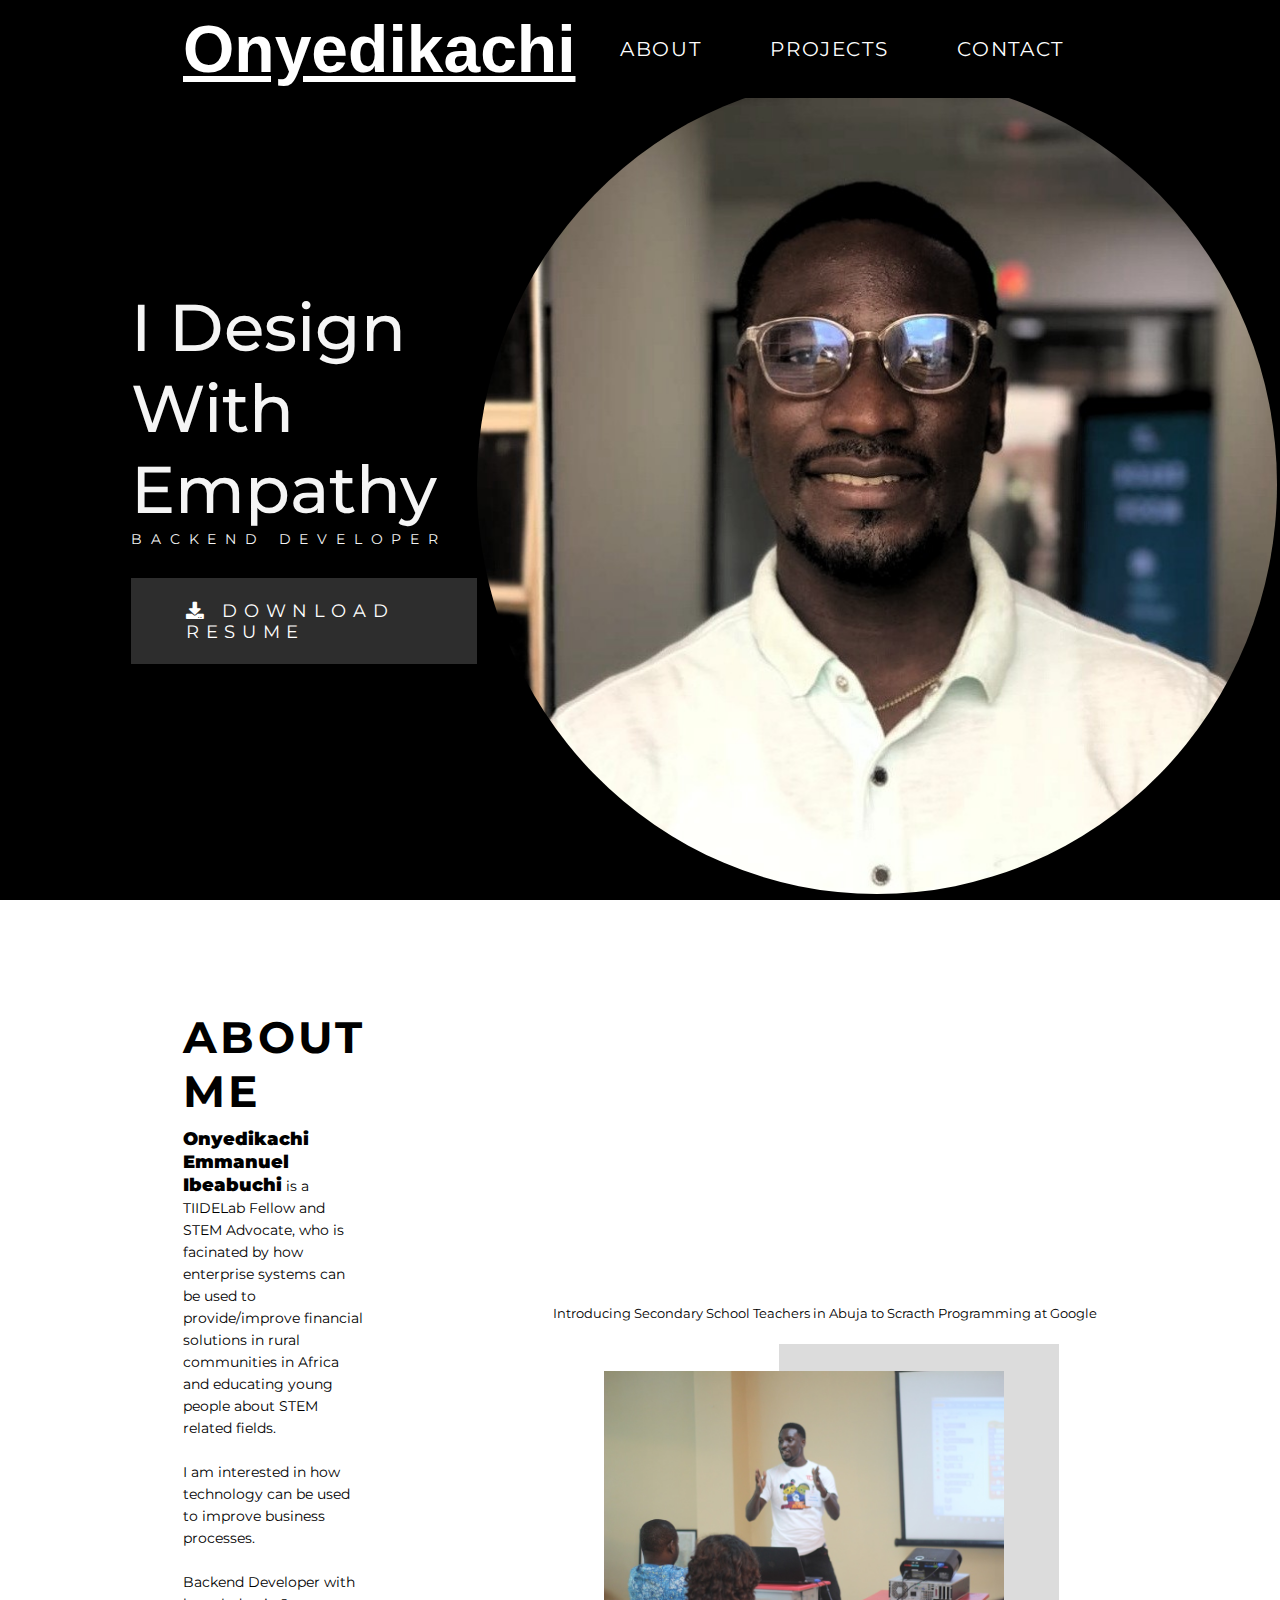
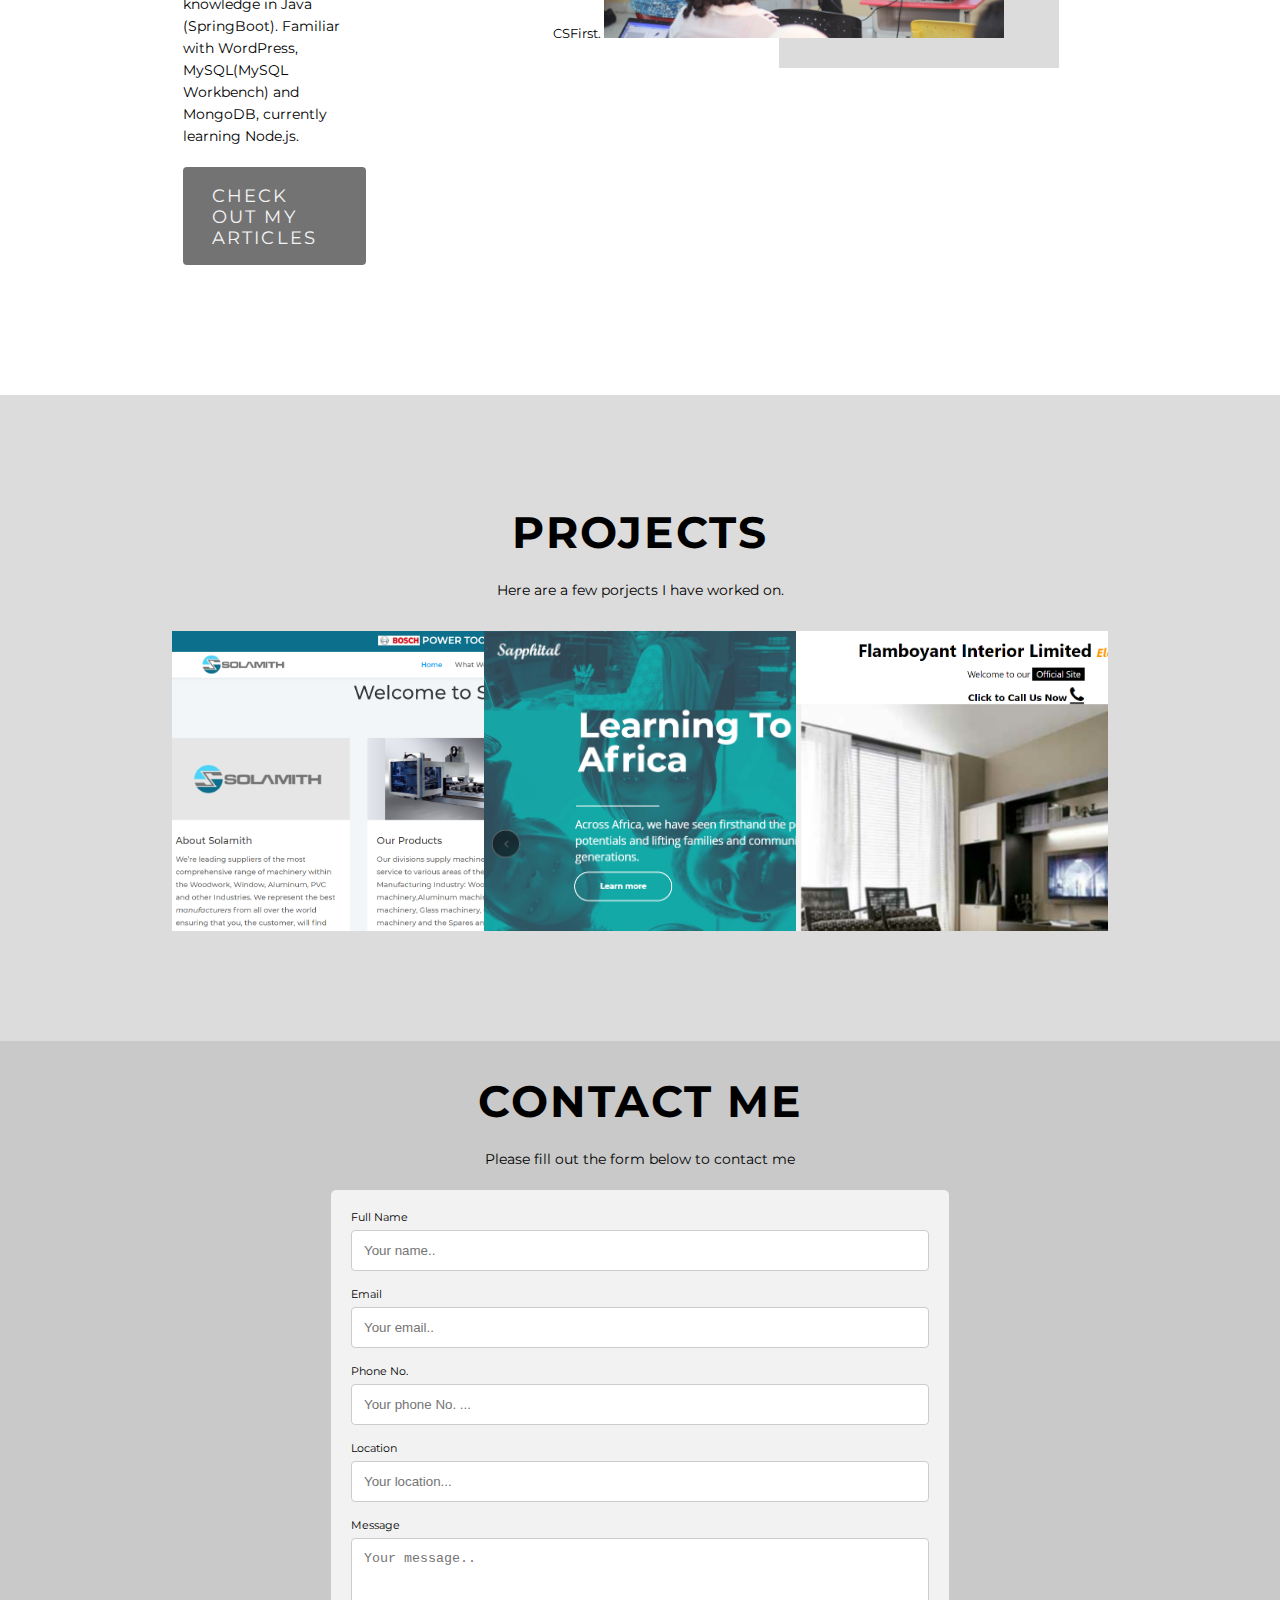
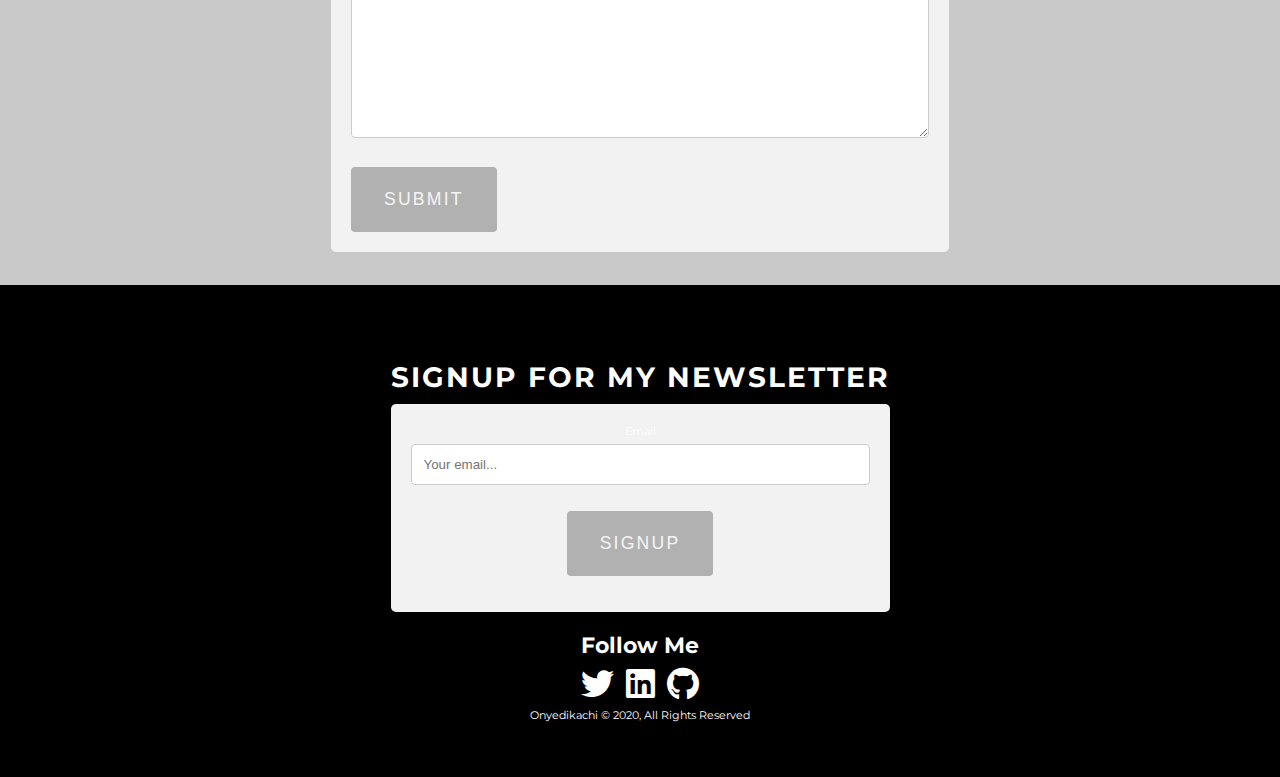
==== index.html @ 20d78e58 "Modified Contact Form" ====
<!DOCTYPE html>
<html lang="en">

<head>
  <meta charset="UTF-8">
  <meta name="viewport" content="width=device-width, initial-scale=1.0">
  <title>Onyedikachi | Portfolio</title>
  <link rel="stylesheet" href="https://cdnjs.cloudflare.com/ajax/libs/font-awesome/5.12.1/css/all.min.css"
     crossorigin="anonymous" />
  <link rel="stylesheet" href="style.css">
</head>

<body>
  <!-- nav-bar  -->
  <section id="nav-bar" class="container">
    <header class="nav-bar">
      <div class="brand"><a href="#profile">
          <h1>Onyedikachi</h1>
        </a></div>
      <div class="nav-list">
        <div class="hamburger">
          <div class="bar"></div>
        </div>
        <ul>
          <li><a href="#about">About</a></li>
          <li><a href="#projects">projects</a></li>
          <li><a href="#contact">contact</a></li>
        </ul>
      </div>
    </header>
  </section>
  <!-- End nav-bar  -->

  <!-- profile Section  -->
  <section id="profile" class="profile container">
    <div class="profile-info">
      <h1 class="profile-info-heading">I Design <br>With Empathy</h1>
      <p class="profile-info-subheading">Backend Developer</p>
      <a href="./assets/Onyedikachi E Ibeabuchi - RESUME.pdf" type="button" class="profile-info-button" download="Onyedikachi - Backend Developer Resume"><i class="fa fa-download"></i> Download Resume</a>
    </div>
    <div class="profile-img">
      <img src="./assets/logo1.jpg" alt="">
    </div>
  </section>
  <!-- End profile Section  -->

  <!-- About section  -->
  <section id="about" class="about container">
    <div class="about-info">
      <h1 class="about-info-heading">About Me</h1>
      <p class="about-info-desc">
        <span class="myname">Onyedikachi Emmanuel Ibeabuchi</span> is a TIIDELab Fellow and STEM Advocate, who is facinated by how enterprise systems can be used to provide/improve
        financial solutions in rural communities in Africa and educating young people about STEM related fields.
        <br>

        <br> I am interested in how technology can be used to improve business processes.

        <br>
        <br>Backend Developer with knowledge in Java (SpringBoot).
Familiar with WordPress, MySQL(MySQL Workbench) and MongoDB, currently learning Node.js.
      </p>
      <a href="https://medium.com/@eonyedikachi" type="button" class="about-info-button">Check out my articles</a>
    </div>
    <div class="about-img">Introducing Secondary School Teachers in Abuja to Scracth Programming at Google CSFirst.
      <div class="about-img-wrapper">
        <img src="./assets/logo.JPG" alt="">
      </div>
    </div>
  </section>
  <!-- End About section  -->


  <!-- project Section  -->
  <section id="projects" class="projects container">
    <div class="projects-header">
      <h1 class="projects-header-heading">projects</h1>
      <p class="projects-header-desc">Here are a few porjects I have worked on.</p>
    </div>
    <div class="projects-info">
      <div class="project">
        <div class="project-card">
          <div class="project-front">
            <h1 class="project-front-heading"></h1>
          </div>
          <div class="project-back">
            <h1 class="project-back-heading">Solamith Nigeria Limited</h1>
            <p class="project-back-desc">Solamith Nigeria Limited : Designed and maintained company website using WordPress. Link <a href="https://solamith.com/">here</a></p>
          </div>
        </div>
      </div>
      <div class="project">
        <div class="project-card">
          <div class="project-front">
            <h1 class="project-front-heading"></h1>
          </div>
          <div class="project-back">
            <h1 class="project-back-heading">Sapphital Learning System</h1>
            <p class="project-back-desc">Sapphital Enterprise Learning System : Worked with the team in creating database schema and testing of API endpoint for an enterprise system. Link <a href="https://sapphital.com/">here</a>.
          </div>
        </div>
      </div>
      <div class="project">
        <div class="project-card">
          <div class="project-front">
            <h1 class="project-front-heading"></h1>
          </div>
          <div class="project-back">
            <h1 class="project-back-heading">Flamboyant Interior Limited</h1>
            <p class="project-back-desc">Pet Project: Website for Interior Decor Firm using HTML, W3CSS and JavaScript. Link <a href="http://flamboyantinterior.atwebpages.com/">here</a>.</p>
          </div>
        </div>
      </div>
    </div>
  </section>
  <!-- End project Section  -->


    
    <!-- Testimonials Grid -->

    <!-- <section class="testimonial">
      <h1 class="testimonial-header-heading">Testimonials</h1>

    <div class="row">
      <div class="column">
        <div class="content testimonial">
          <img src="/assets/kel.jpg" alt="Kel" style="width:100%">
          <h3><span>Kelechi Joy.</span> CEO, Kel's Fashion.</h3> <p><span>Kelechi Joy.</span> CEO, Kel's Fashion.</p>
          <p>
            Onyedikachi's ability to convert my business needs to a digital
            solution can be seen in the creation of online store I currently use for
            sales of my products.
          </p> </div>
      </div>
   
      <div class="column">
        <div class="content testimonial">
          <img src="assets/godwin.jpg" alt="Godwin" style="width:100%">
          <h3><span>Mr. Godwin Chima.</span> CEO, Flamboyant Investment Ltd.</h3>
        
          <p>
            Onyedikachi created a website that helped improve sales for my firm.
          </p> </div>
      </div>
         <div class="column">
        <div class="content testimonial">
        <img src="/assets/ruth.jpg" alt="Ruth" style="width:100%">
          <h3><span>Ruth Agbo.</span> Business Admin at Josephine Investment Ltd.</h3>
          <p>
            Onyedikachi delivers his work in a timely fashion but sometimes
            fails to listen to customer's advice.
          </p> </div>
      </div>

      <div class="column">
        <div class="content testimonial">
        <img src="/assets/ann.jpg" alt="Ann" style="width:100%">
        <h3><span>Hanny Care.</span> Geriatric Nurse.</h3>
        <p>
          I admire Onyedikachi's empathy when dealing with clients. It is a
          core value that he holds dear.
        </p>
      </div>

    </div>

  </section> -->

     <!-- END OF TESTIMONIAL GRID -->



  <!-- contact Section  -->

  <!-- Contact form section -->
  <section id="contact" class="contact container">
    <h1 class="contact-heading">Contact Me</h1>
    <p class= "contact-heading-desc">Please fill out the form below to contact me</p>

    <div class="container-contact">
      <form name="contact" s action="POST" data-netlify="true">

        <label for="fullName">Full Name</label>
        <input type="text" id="nfullName" name="fullName" placeholder="Your name..">

        <label for="email">Email</label>
        <input type="email" name="email" id="email" placeholder="Your email..">

        <label for="phoneNo">Phone No.</label>
        <input type="number" name="phoneNo" id="phoneNo" placeholder="Your phone No. ...">

        <label for="location">Location</label>
        <input type="text" name="location" id="location" placeholder="Your location...">

        <label for="subject">Message</label>
        <textarea id="subject" name="subject" placeholder="Your message.." style="height:200px"></textarea>

        <input type="submit" value="Submit" class="contact-button">
      </form>
    </div>
  </section>
  <!-- End contact Section  -->

  <!-- End of Contact form section -->

  <!-- Footer section  -->
  <footer id="footer" class="footer container">
    <div class="footer-contact">
      <h1 class="footer-contact-heading">Signup for my Newsletter</h1>
      <!-- <p class="footer-contact-info">Email: yourname@gamil.com</p>
      <p class="footer-contact-info">Mobile: 234 234 2342</p> -->

        <div class="footer-form">
          <form name="contact" action="POST" data-netlify="true">
    
            <label for="email">Email</label>
            <input type="email" name="email" placeholder="Your email..." id="email" aria-required="true" class="sEmail">
          
            <button type="button" class="btn-signup" >Signup</button>
    
          </form>

        </div>
    </div>

    <div class="footer-social-follow">
      <h1 class="footer-social-follow-heading">Follow Me</h1>
      <div class="footer-social-icon">
        <a href="https://twitter.com/IE_Onyedikachi"><i class="fab fa-twitter"></i></a>
        <a href="https://www.linkedin.com/in/eonyedikachi"><i class="fab fa-linkedin"></i></a>
        <a href="https://github.com/eonyedikachi"><i class="fab fa-github"></i></a>
      </div>
    </div>
    <p class="text-primary">Onyedikachi &copy; 2020, All Rights Reserved</p>
  </footer>
  <!-- End Footer section  -->
  <script src="./app.js"></script>
</body>

</html>
---- style.css ----
@import url('https://fonts.googleapis.com/css?family=Montserrat:300,400,700&display=swap');
* {
	padding: 0;
	margin: 0;
	box-sizing: border-box;
}

html {
	font-size: 11px;
	font-family: 'Montserrat', sans-serif;
	scroll-behavior: smooth;
}
.container {
	width: 100%;
	height: auto;
	display: flex;
	align-items: center;
	justify-content: center;
}
/* Nav Bar  */
#nav-bar {
	height: auto;
	width: 100%;
	position: fixed;
	z-index: 100;
	background-color: black;
}
.nav-bar {
	background-color: black;
	left: 0;
	top: 0;
	padding: 1rem 5rem;
	width: 100%;
	display: flex;
	align-items: center;
	justify-content: space-between;
}
.nav-bar .brand a {
	font-family: 'Flash Back - Demo', sans-serif;
	font-size: 3rem;
	color: white;
}
.nav-bar .nav-list {
	display: flex;
	align-items: center;
	justify-content: center;
}
.nav-bar .nav-list .hamburger {
	border: 2px solid white;
	border-radius: 50%;
	display: flex;
	align-items: center;
	justify-content: center;
	height: 70px;
	width: 70px;
	transition: .3s ease transform;
	cursor: pointer;
}
.nav-bar .nav-list .hamburger.active {
	transform: rotate(360deg);
}
.nav-bar .nav-list .hamburger.active .bar:before {
	top: 0;
	transform: rotate(45deg);
}
.nav-bar .nav-list .hamburger.active .bar:after {
	top: 0;
	transform: rotate(-45deg);
}
.nav-bar .nav-list .hamburger.active .bar {
	background-color: transparent;
}
.nav-bar .nav-list .hamburger .bar {
	height: 2px;
	width: 30px;
	background-color: white;
	position: relative;
	display: flex;
}
.nav-bar .nav-list .hamburger .bar::before,
.nav-bar .nav-list .hamburger .bar::after {
	content: '';
	position: absolute;
	left: 0;
	height: 100%;
	width: 100%;
	background-color: white;
	transition: .3s ease all;
}
.nav-bar .nav-list .hamburger .bar::before {
	top: 8px;
}
.nav-bar .nav-list .hamburger .bar::after {
	bottom: 8px;
}
.nav-bar .nav-list ul {
	position: absolute;
	width: 100%;
	top: 0;
	left: 0;
	background-color: rgb(46, 45, 45);
	padding: 5rem 0;
	transform: translateY(-100%);
	transition: .3s ease transform;
	text-align: center;
	z-index: -1;
}
.nav-bar .nav-list ul li {
	list-style: none;
	display: block;
	position: relative;
}
.nav-bar .nav-list ul li:hover:after {
	transform: translateX(-50%) scale(1);
}
.nav-bar .nav-list ul li:after {
	content: '';
	position: absolute;
	width: 5rem;
	height: .2rem;
	background-color: white;
	left: 50%;
	transform: translateX(-50%) scale(0);
	bottom: 0;
	transition: .3s ease transform;
}
.nav-bar .nav-list ul li a {
	font-size: 1.8rem;
	text-decoration: none;
	text-transform: uppercase;
	color: white;
	display: block;
	letter-spacing: .15rem;
	padding: 2rem 3rem;
}
.nav-bar .nav-list.open ul {
	transform: translateY(90px);
}
/* End Nav Bar */

/* profile Section */
.profile {
	min-height: 80vh;
	width: 100%;
	padding-top: 50px;
	justify-content: center;
	background-color: black;
	display: flex;
	flex-direction: column-reverse;
	justify-content: center;
	align-items: center;
}
.profile .profile-info {
	width: 100%;
	text-align: center;
}
.profile .profile-info .profile-info-heading {
	font-size: 5rem;
	font-weight: 500;
	color: whitesmoke;
}
.profile .profile-info .profile-info-subheading {
	font-size: 1.6rem;
	text-transform: uppercase;
	letter-spacing: .5rem;
	color: whitesmoke;
}
.profile .profile-info .profile-info-button {
	margin-top: 30px;
	padding: 2rem 5rem;
	display: inline-block;
	font-size: 1.6rem;
	text-transform: uppercase;
	color: white;
	text-decoration: none;
	letter-spacing: .6rem;
	background-color: rgba(85, 85, 85, 0.534);
}
.profile .profile-img {
	padding-top: 5em;
	height: auto;
	width: 80%;
	margin-bottom: 3rem;
}
.profile .profile-img img {
	height: 100%;
	width: 100%;
	border-radius: 50%;
}
/* End profile Section */


/* About Section  */

.myname{
	font-size: 1.6rem;
	font-weight: 1000;
	text-decoration: solid;
}
.about {
	width: 100%;
	min-height: 50vh;
	padding: 10rem 5rem;
	flex-direction: column;
}
.about .about-info {
	text-align: center;
}
.about .about-info .about-info-heading {
	font-size: 4rem;
	text-transform: uppercase;
	letter-spacing: .3rem;
	color: black;
}
.about .about-info .about-info-desc {
	font-size: 1.3rem;
	line-height: 2rem;
	margin-top: 10px;
}
.about .about-info .about-info-button {
	padding: 1.6rem 2.6rem;
	display: inline-block;
	background-color: rgba(0, 0, 0, 0.548);
	color: whitesmoke;
	text-decoration: none;
	border-radius: 4px;
	font-size: 1.6rem;
	text-transform: uppercase;
	letter-spacing: .2rem;
	margin-top: 20px;
	margin-bottom: 20px;
}
.about .about-img {
	margin-top: 50px;
	display: block;
	font-size: 1.2rem;
	
}
.about .about-img .about-img-wrapper {
	margin-top: 50px;
	height: auto;
	max-width: 400px;
	position: relative;
	display: inline-block;
}
.about .about-img .about-img-wrapper img {
	height: 100%;
	width: 100%;
}
.about .about-img .about-img-wrapper::after {
	position: absolute;
	content: '';
	right: -5rem;
	top: 50%;
	transform: translateY(-50%);
	width: 70%;
	height: 120%;
	background-color: rgba(34, 33, 33, 0.158);
	z-index: -1;
}
/* End About Section  */

/* projects section  */
.projects {
	flex-direction: column;
	min-height: 60vh;
	padding: 10rem 5rem;
	background-color: rgba(94, 89, 89, 0.212);
}
.projects .projects-header {
	width: 100%;
	text-align: center;
}
.projects .projects-header .projects-header-heading {
	font-size: 4rem;
	text-transform: uppercase;
	letter-spacing: 2px;
	color: black;
}
.projects .projects-header .projects-header-desc {
	font-size: 1.3rem;
	line-height: 2rem;
	margin-top: 20px;
}
.projects .projects-info {
	margin-top: 30px;
	display: flex;
	align-items: center;
	justify-content: center;
	width: 100%;
	flex-direction: column;
}
.projects .projects-info .project {
	width: 100%;
	min-height: 300px;
	position: relative;
	transition: .3s ease transform;
	margin: 5px;
}
.projects .projects-info .project .project-card {
	position: absolute;
	height: 100%;
	width: 100%;
	transform-style: preserve-3d;
	transition: .3s ease transform;
	display: block;
}
.projects .projects-info .project .project-card .project-front,
.projects .projects-info .project .project-card .project-back {
	position: absolute;
	left: 0;
	top: 0;
	height: 100%;
	width: 100%;
	backface-visibility: hidden;
	display: flex;
	flex-direction: column;
	align-items: center;
	justify-content: center;
	background-color: rgba(0, 0, 0, 0.13);
	padding: 10px;
}
.projects .projects-info .project .project-card .project-back {
	transform: rotateY(180deg);
}
.projects .projects-info .project .project-card .project-front i {
	font-size: 4rem;
	color: black;
	margin-bottom: 10px;
}
.projects .projects-info .project .project-card .project-front .project-front-heading,
.projects .projects-info .project .project-card .project-back .project-back-heading {
	font-size: 2.5rem;
	text-transform: capitalize;
}
.projects .projects-info .project:hover .project-card {
	transform: rotateY(180deg);
}
.projects .projects-info .project .project-card .project-back .project-back-desc {
	font-size: 1.3rem;
	margin-top: 10px;
	text-align: center;
}


/* add and flip image in porject card */
.projects .projects-info .project:nth-child(1) .project-card .project-front {
	background-image: url(./assets/solamith.PNG);
	background-size: cover;
	position: relative;
	color: white;
}
.projects .projects-info .project:nth-child(1) .project-card .project-front::after {
	content: '';
	position: absolute;
	left: 0;
	top: 0;
	height: 100%;
	width: 100%;
	background-color: rgba(0, 0, 0, 0.274);
	z-index: -1;
}
.projects .projects-info .project:nth-child(1) .project-card .project-front i {
	color: white;
} /* End of image add and flip*/

/* add and flip image in porject card */
.projects .projects-info .project:nth-child(2) .project-card .project-front {
	background-image: url(./assets/sapphital.PNG);
	background-size: cover;
	position: relative;
	color: white;
}
.projects .projects-info .project:nth-child(2) .project-card .project-front::after {
	content: '';
	position: absolute;
	left: 0;
	top: 0;
	height: 100%;
	width: 100%;
	background-color: rgba(0, 0, 0, 0.274);
	z-index: -1;
}
.projects .projects-info .project:nth-child(2) .project-card .project-front i {
	color: white;
} /* End of image add and flip*/

/* add and flip image in porject card */
.projects .projects-info .project:nth-child(3) .project-card .project-front {
	background-image: url(./assets/flamboyantinterior.PNG);
	background-size: cover;
	position: relative;
	color: white;
}
.projects .projects-info .project:nth-child(3) .project-card .project-front::after {
	content: '';
	position: absolute;
	left: 0;
	top: 0;
	height: 100%;
	width: 100%;
	background-color: rgba(0, 0, 0, 0.274);
	z-index: -1;
}
.projects .projects-info .project:nth-child(3) .project-card .project-front i {
	color: white;
} /* End of image add and flip*/


/* End projects section  */


  /*testimonials */

  /* Content */
.content {
	background-color: white;
	padding: 10px;
  }

  .row {
	margin: 8px -16px;
  }
  
  /* Add padding BETWEEN each column */
  .row,
  .row > .column {
	padding: 8px;
  }
  
  /* Create four equal columns that floats next to each other */
  .column {
	float: left;
	width: 25%;
  }
  
  /* Clear floats after rows */ 
  .row:after {
	content: "";
	display: table;
	clear: both;
  }

  .testimonial-header-heading {

	font-size: 4rem;
	text-transform: uppercase;
	letter-spacing: 2px;
	color: black;
	margin-top: 50px;
	text-align: center;

  }

  .testimonial-main {
    padding-top: 20px;
  }


  #testimonial {
    height: 100%;
    background-color: antiquewhite;
	/* padding-top: 100px; */
	padding: 10rem 5rem;
    /* overflow: auto; */
  }
  
  #testimonial h2 {
    color: #fff;
    text-align: center;
    padding-bottom: 40px;
  }
  
  #testimonial .testimonial {
    padding: 20px;
    margin-bottom: 40px;
    border-radius: 5px;
    opacity: 0.9;
  }
  
  /* testtimonial */

/* contact Section  */
.contact {
	min-height: 10vh;
	flex-direction: column;
	width: 100%;
	background-color: rgba(0, 0, 0, 0.212);
	padding: 3rem 2rem;

	
	
}
.contact .contact-heading {
	font-size: 4rem;
	text-transform: uppercase;
	letter-spacing: 2px;
	color: black;
	text-align: center;
}

.contact .contact-heading-desc{
	font-size: 1.3rem;
	line-height: 2rem;
	margin-top: 20px;
	margin-bottom: 20px;
}
.contact .contact-button {
	padding: 2rem 3rem;
	display: inline-block;
	background-color: rgba(0, 0, 0, 0.267);
	font-size: 1.6rem;
	text-transform: uppercase;
	text-decoration: none;
	letter-spacing: .2rem;
	margin-top: 10px;
	color: whitesmoke;
	transition: .3s ease background-color;
}
.contact .contact-button:hover {
	background-color: black;
}
/* End contact Section  */

/* Contact form section */
input[type=text], textarea,  input[type=email] ,input[type=number]{
	width: 100%;
	padding: 12px;
	border: 1px solid #ccc;
	border-radius: 4px;
	box-sizing: border-box;
	margin-top: 6px;
	margin-bottom: 16px;
	resize: vertical;
  }
  
  input[type=submit] {
	padding: 12px 20px;
	border: none;
	border-radius: 4px;
	cursor: pointer;
  }
  
  
  .container-contact {
	border-radius: 5px;
	background-color: #f2f2f2;
	padding: 20px;
	font-size: 11px;
  }
  /*End of contact form section*/

/* Footer section  */
.footer {
	min-height: 20vh;
	width: 100%;
	background-color: black;
	color: white;
	flex-direction: column;
	text-align: center;
	padding: 5rem;
}
.footer .footer-contact {
	padding: 20px;
}
.footer .footer-contact .footer-contact-heading {
	font-size: 2.5rem;
	text-transform: uppercase;
	letter-spacing: 2px;
	margin-bottom: 10px;
}
.footer .footer-contact .footer-contact-info {
	font-size: 1.4rem;
	padding-top: 10px;
	letter-spacing: .2rem;
}
.footer .footer-social-follow .footer-social-icon a {
	color: white;
	font-size: 3rem;
	margin: .4rem;
	display: inline-block;
}

.footer-form{
	display: grid;
	border-radius: 5px;
	background-color: #f2f2f2;
	padding: 20px;
  }


.btn-signup{
	border: none;
	border-radius: 4px;
	
	cursor: pointer;
	margin: 6px 6px 16px;
	padding: 2rem 3rem;
	display: inline-block;
	background-color: rgba(0, 0, 0, 0.267);
	font-size: 1.6rem;
	text-transform: uppercase;
	text-decoration: none;
	letter-spacing: .2rem;
	margin-top: 10px;
	color: whitesmoke;
	transition: .3s ease background-color;
}
.btn-signup:hover {
	background-color: black;
}


/* End Footer section  */


/* Media query for desktop and tab  */
@media only screen and (min-width: 768px) {
	.nav-bar .nav-list .hamburger {
		display: none;
	}
	.nav-bar {
		width: 80%;
	}
	.nav-bar .nav-list ul {
		transform: translateX(0);
		position: initial;
		padding: 0;
		z-index: initial;
		background-color: transparent;
	}
	.nav-bar .nav-list ul li {
		display: inline-block;
	}
	.profile {
		height: 100vh;
		flex-direction: row;
		padding-left: 10%;
		justify-content: center;
		align-items: center;
	}
	.profile .profile-info {
		max-width: 30%;
		text-align: left;
	}
	.profile .profile-info .profile-info-subheading {
		font-size: 1.3rem;
		letter-spacing: .5rem;
	}
	.profile .profile-img {
		min-width: 200px;
		max-width: 800px;
	}

	.profile .profile-img img{
		border-radius: 50%;;
	}
	.about {
		width: 80%;
		margin: 0 auto;
		flex-direction: row;
	}
	.about .about-info {
		width: 50%;
		text-align: left;
		padding-right: 17rem;
	}
	.projects .projects-header .projects-header-desc {
		max-width: 500px;
		padding-top: 20px;
		margin: 0 auto;
	}
	.projects .projects-info {
		flex-direction: row;
		width: 80%;
	}
	.projects .projects-info .project {
		margin: 0;
	}

	.container-contact{
	width: 50%;
  }
}
/* End Media query for desktop and tab  */

/* Media Query For Desktop Only  */
@media only screen and (min-width: 1200px) {
	.profile .profile-info .profile-info-heading {
		font-size: 6rem;
	}
	.profile .profile-info .profile-info-subheading {
		letter-spacing: .8rem;
	}
}
/* End Media Query For Desktop Only  */
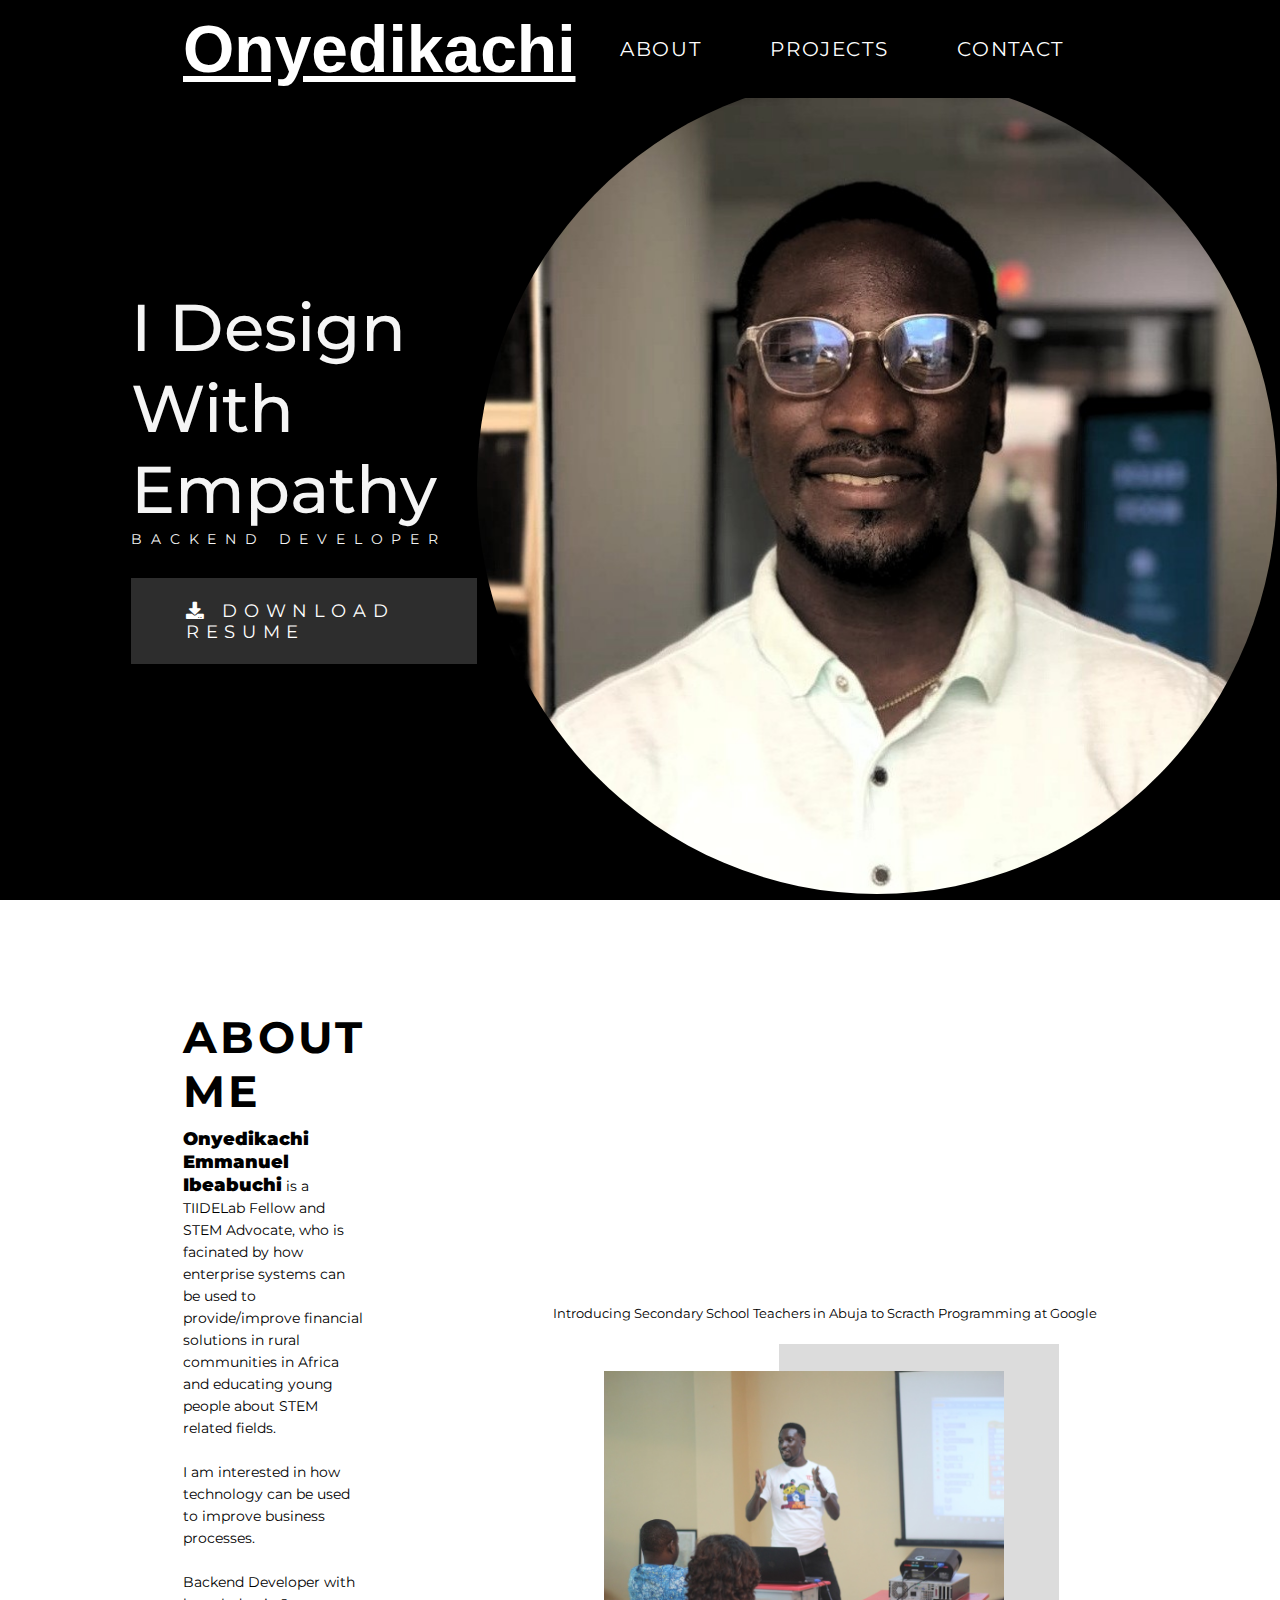
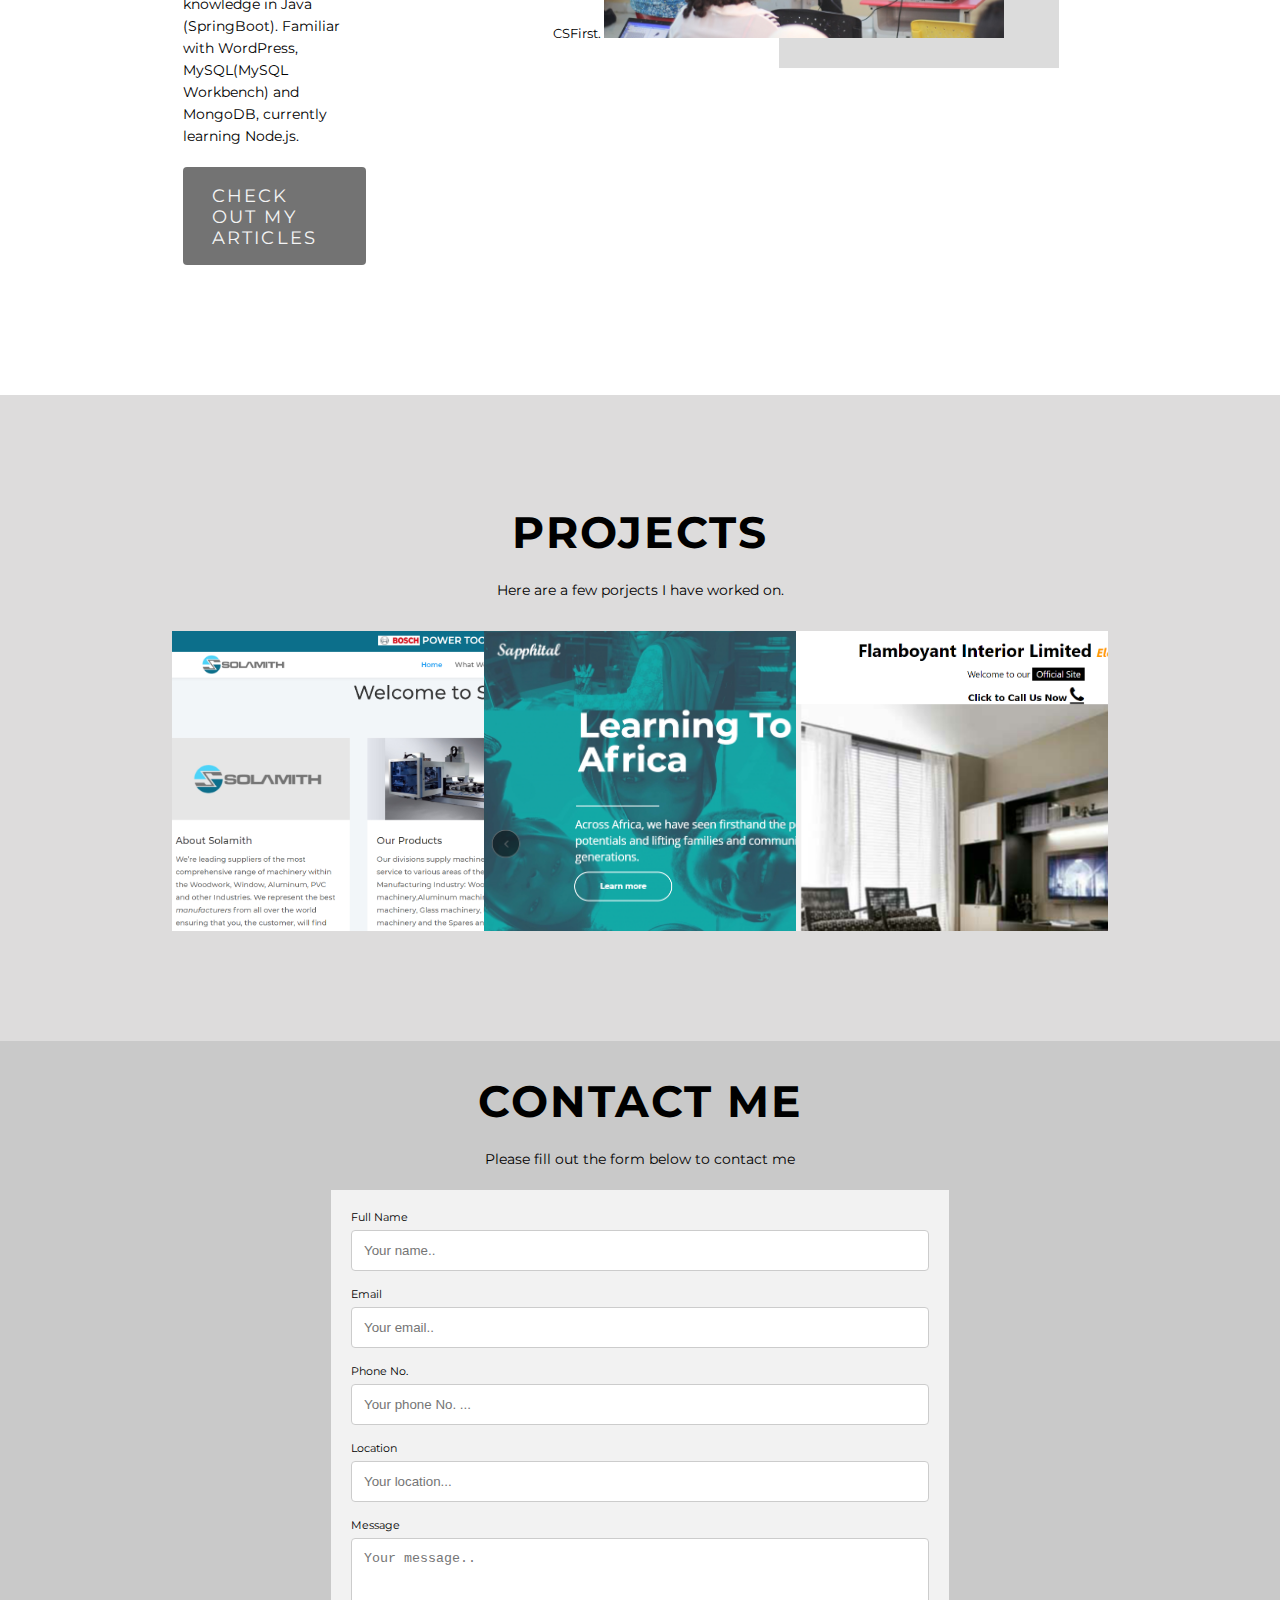
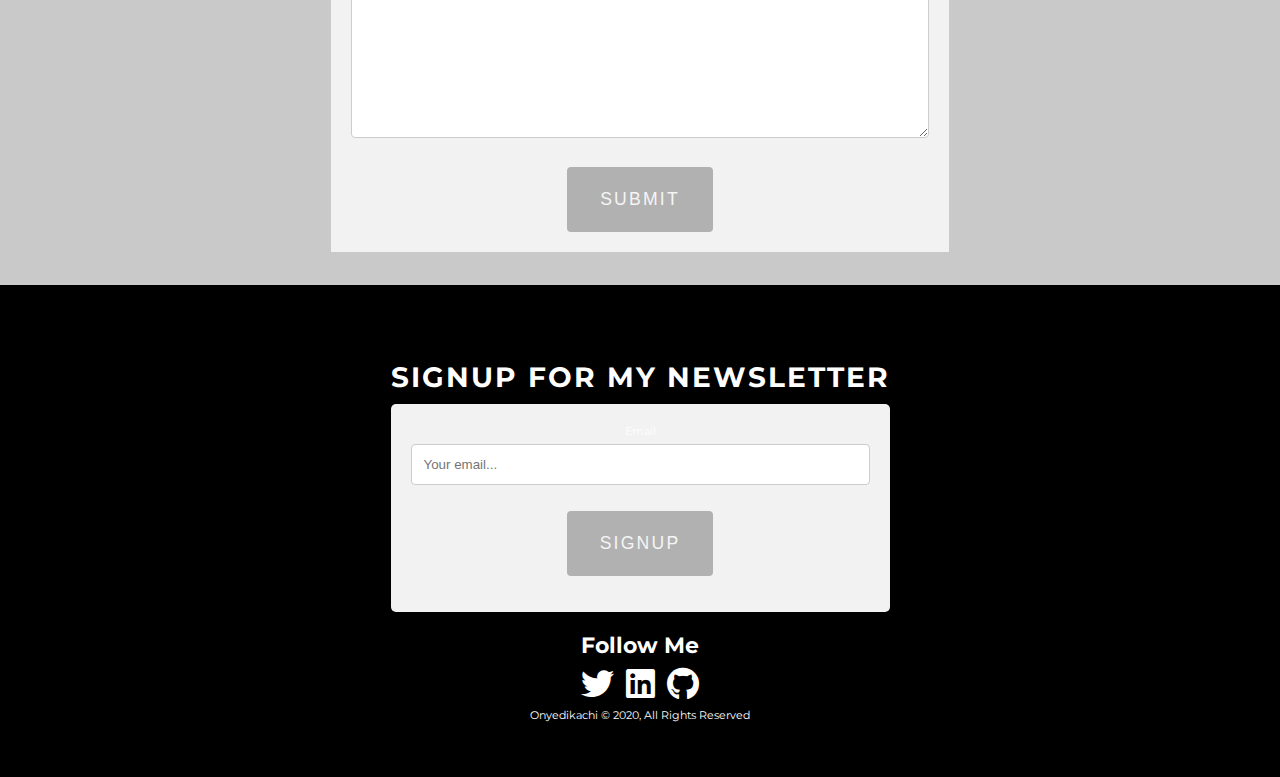
==== commit 9d11d504: "center contact button" ====
--- a/index.html
+++ b/index.html
@@ -195,7 +195,8 @@
         <label for="subject">Message</label>
         <textarea id="subject" name="subject" placeholder="Your message.." style="height:200px"></textarea>
 
-        <input type="submit" value="Submit" class="contact-button">
+        <div class="contact-btn"> <input type="submit" value="Submit" class="contact-button"></div>
+       
       </form>
     </div>
   </section>
@@ -216,7 +217,7 @@
             <label for="email">Email</label>
             <input type="email" name="email" placeholder="Your email..." id="email" aria-required="true" class="sEmail">
           
-            <button type="button" class="btn-signup" >Signup</button>
+            <button type="button" class="btn-signup">Signup</button>
     
           </form>
 
--- a/style.css
+++ b/style.css
@@ -482,13 +482,12 @@
 
 /* contact Section  */
 .contact {
+	
 	min-height: 10vh;
 	flex-direction: column;
 	width: 100%;
 	background-color: rgba(0, 0, 0, 0.212);
 	padding: 3rem 2rem;
-
-	
 	
 }
 .contact .contact-heading {
@@ -506,6 +505,7 @@
 	margin-bottom: 20px;
 }
 .contact .contact-button {
+	
 	padding: 2rem 3rem;
 	display: inline-block;
 	background-color: rgba(0, 0, 0, 0.267);
@@ -540,10 +540,13 @@
 	border-radius: 4px;
 	cursor: pointer;
   }
+
+  .contact-btn {
+	  text-align: center;
+  }
   
   
   .container-contact {
-	border-radius: 5px;
 	background-color: #f2f2f2;
 	padding: 20px;
 	font-size: 11px;
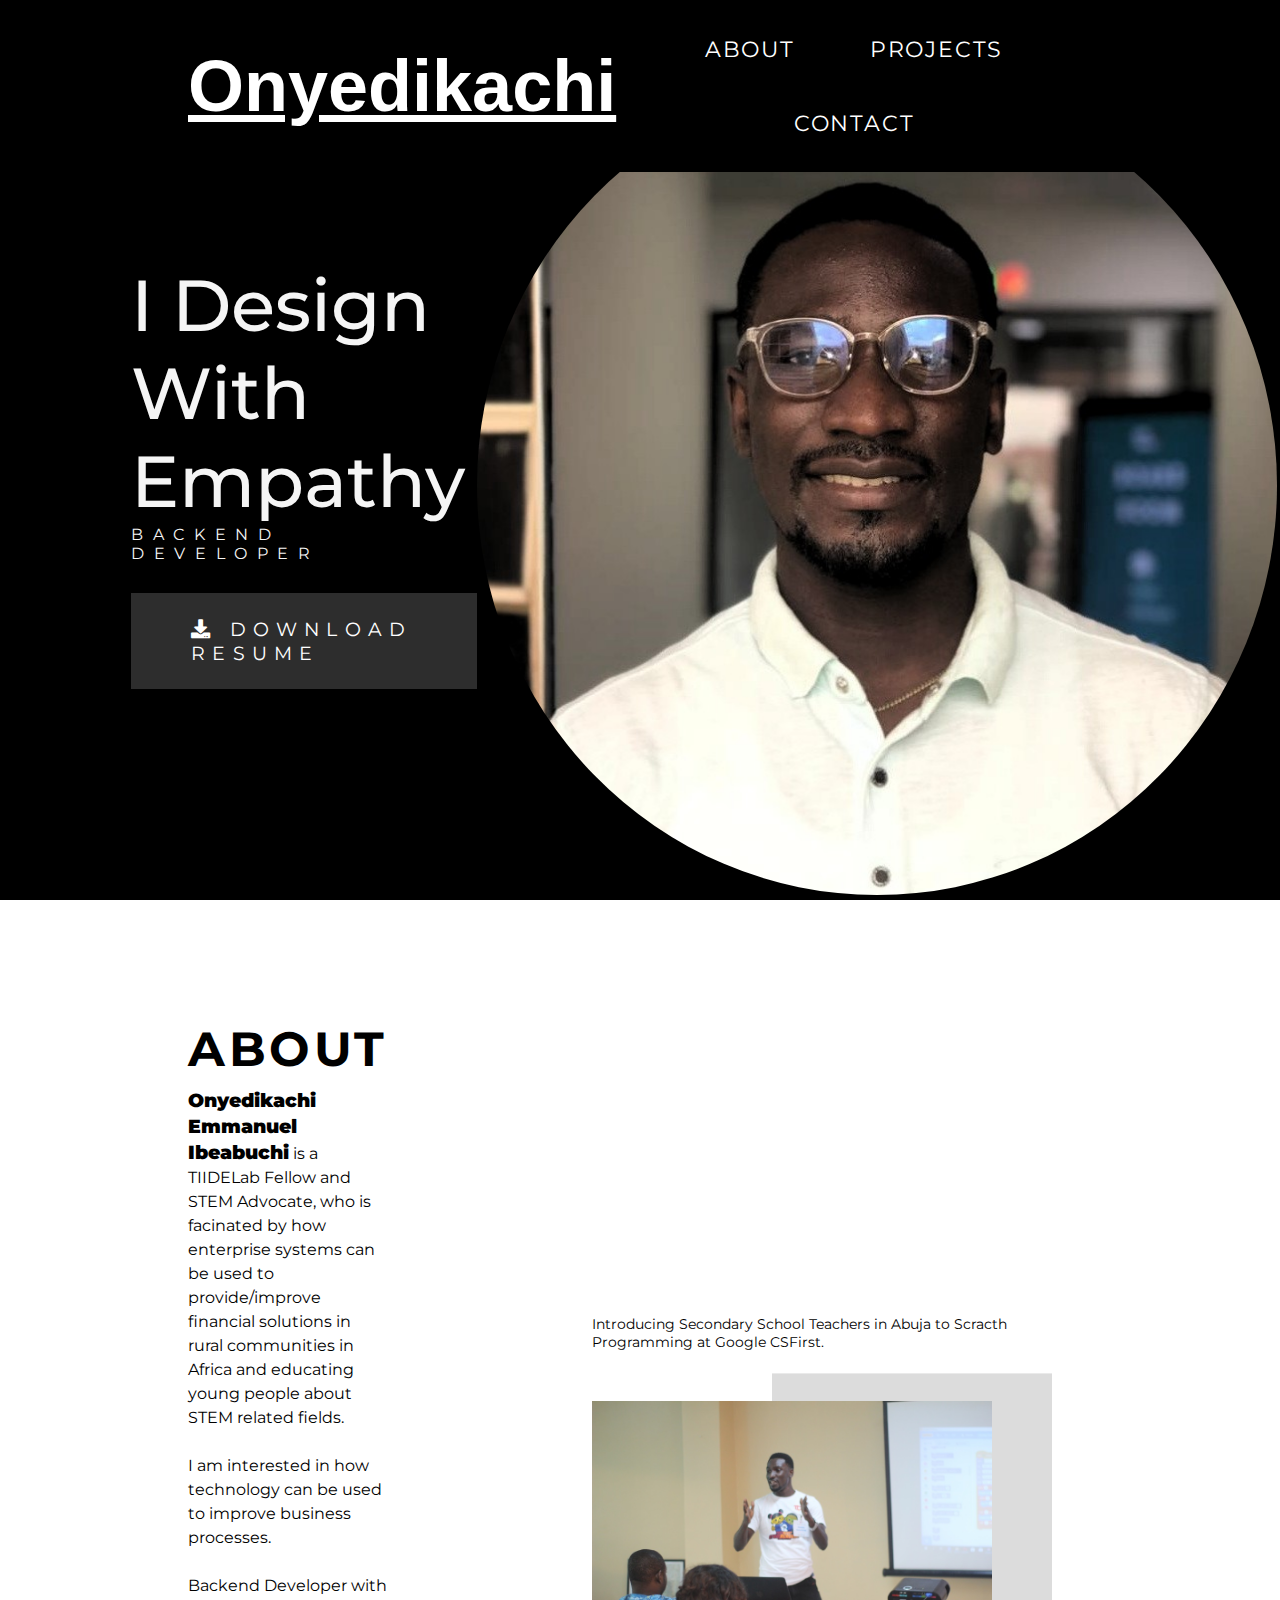
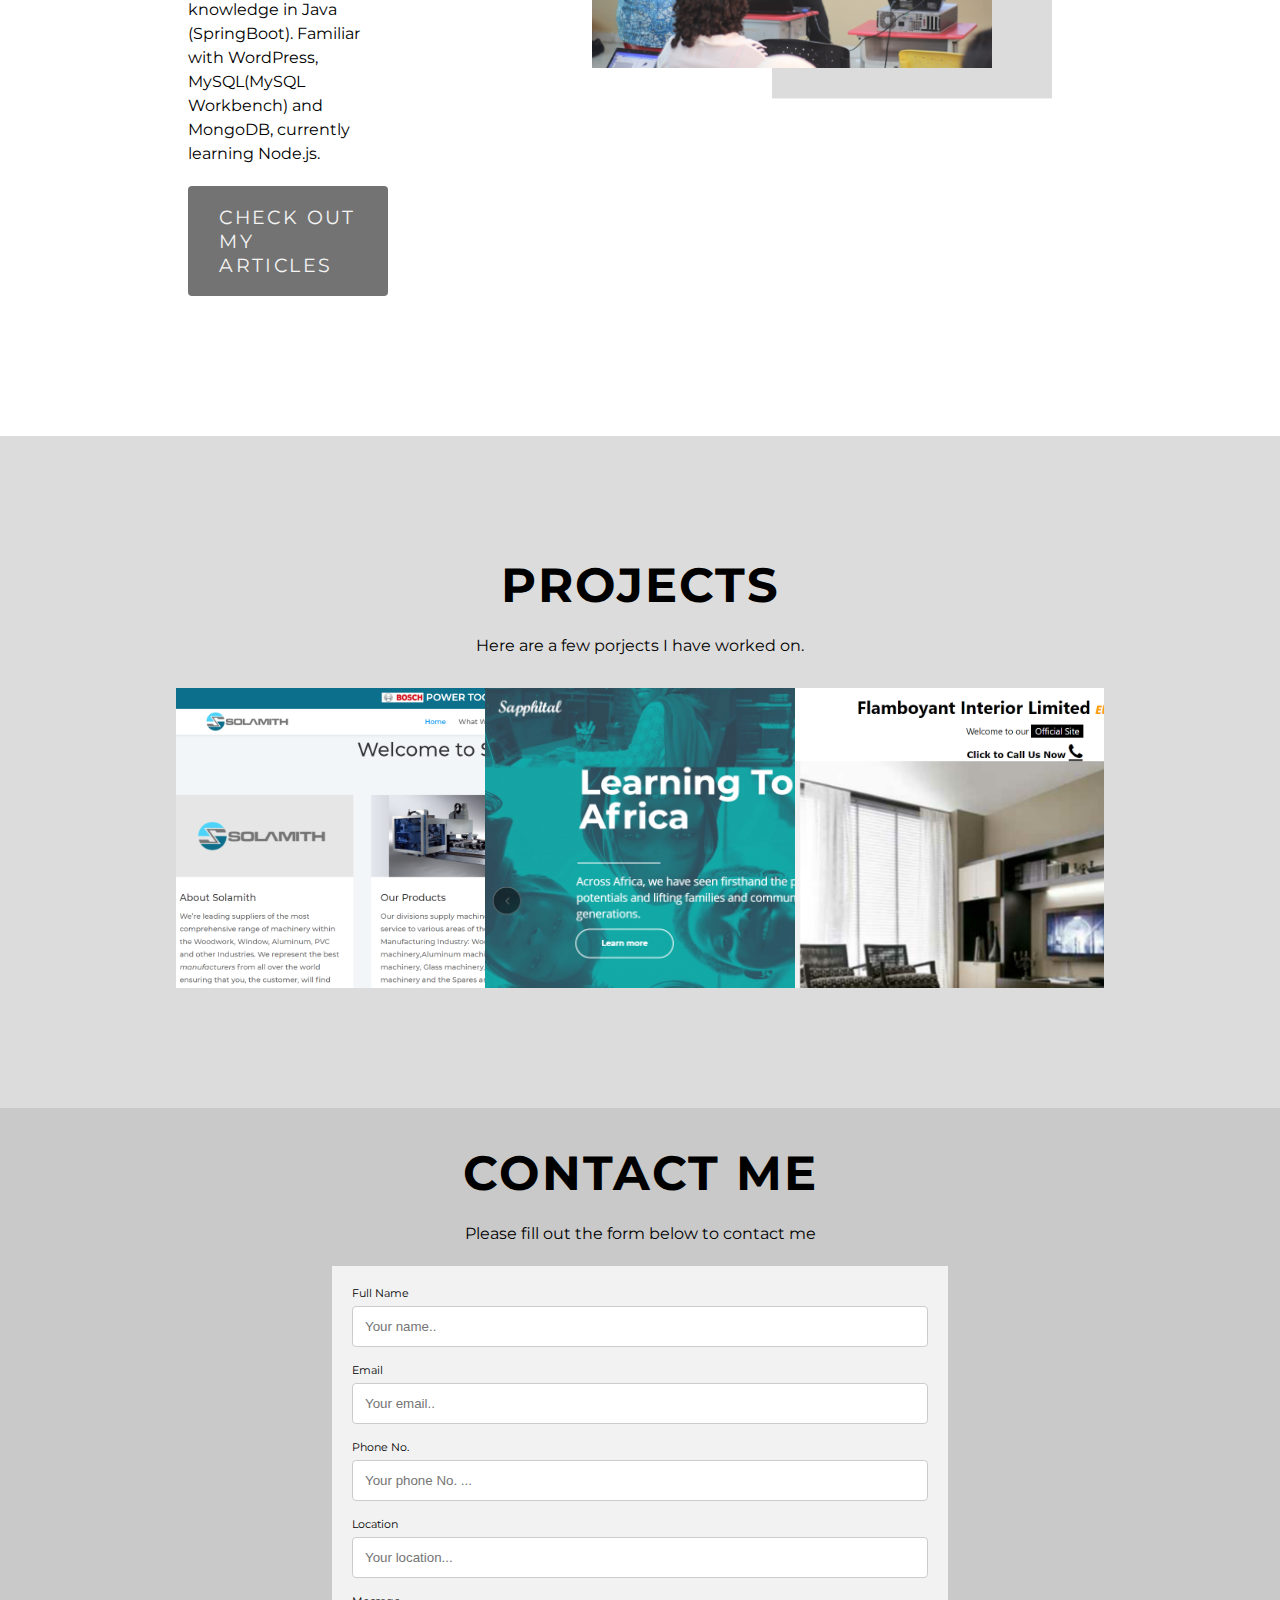
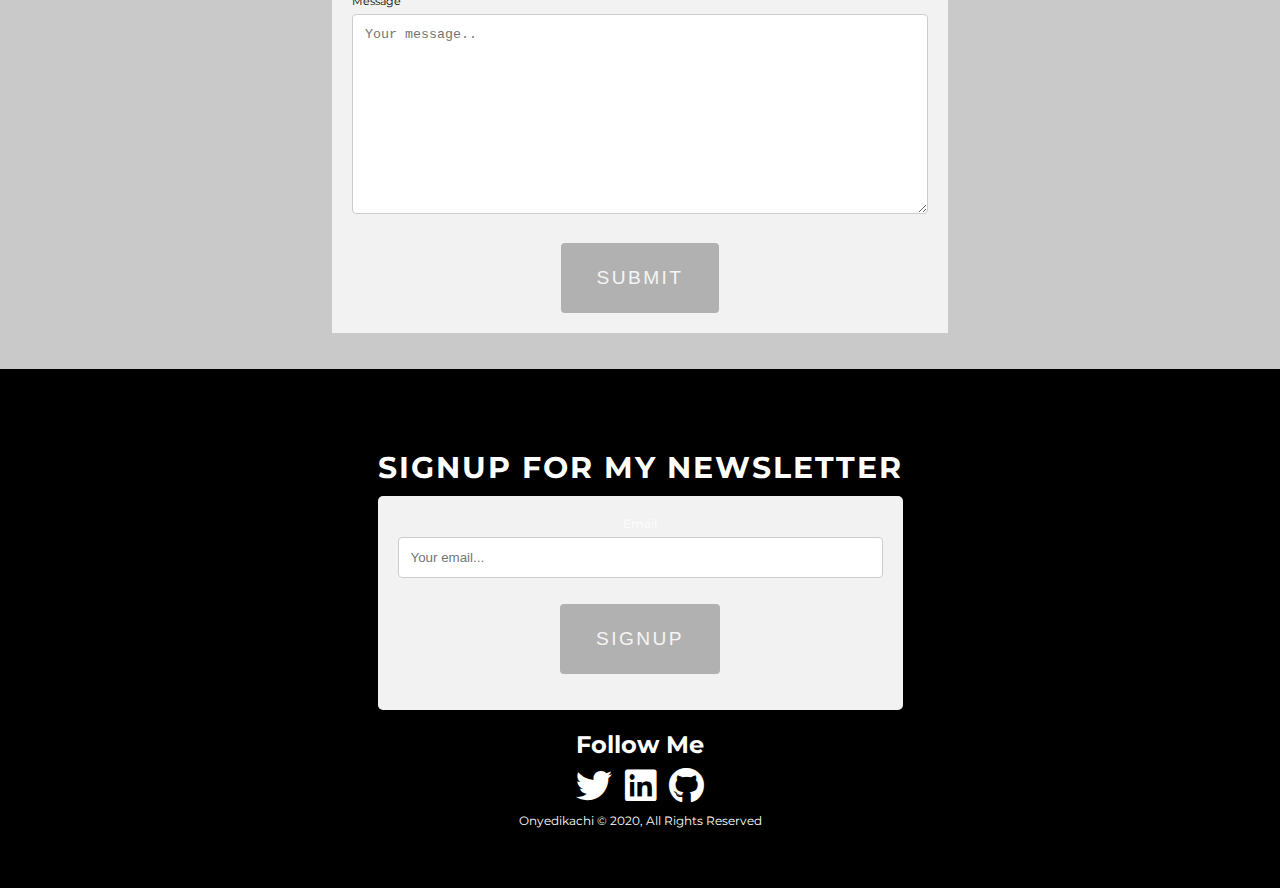
==== commit a84ef2de: "Increas font size, modified About" ====
--- a/index.html
+++ b/index.html
@@ -47,7 +47,7 @@
   <!-- About section  -->
   <section id="about" class="about container">
     <div class="about-info">
-      <h1 class="about-info-heading">About Me</h1>
+      <h1 class="about-info-heading">About</h1>
       <p class="about-info-desc">
         <span class="myname">Onyedikachi Emmanuel Ibeabuchi</span> is a TIIDELab Fellow and STEM Advocate, who is facinated by how enterprise systems can be used to provide/improve
         financial solutions in rural communities in Africa and educating young people about STEM related fields.
--- a/style.css
+++ b/style.css
@@ -6,7 +6,7 @@
 }
 
 html {
-	font-size: 11px;
+	font-size: 12px;
 	font-family: 'Montserrat', sans-serif;
 	scroll-behavior: smooth;
 }
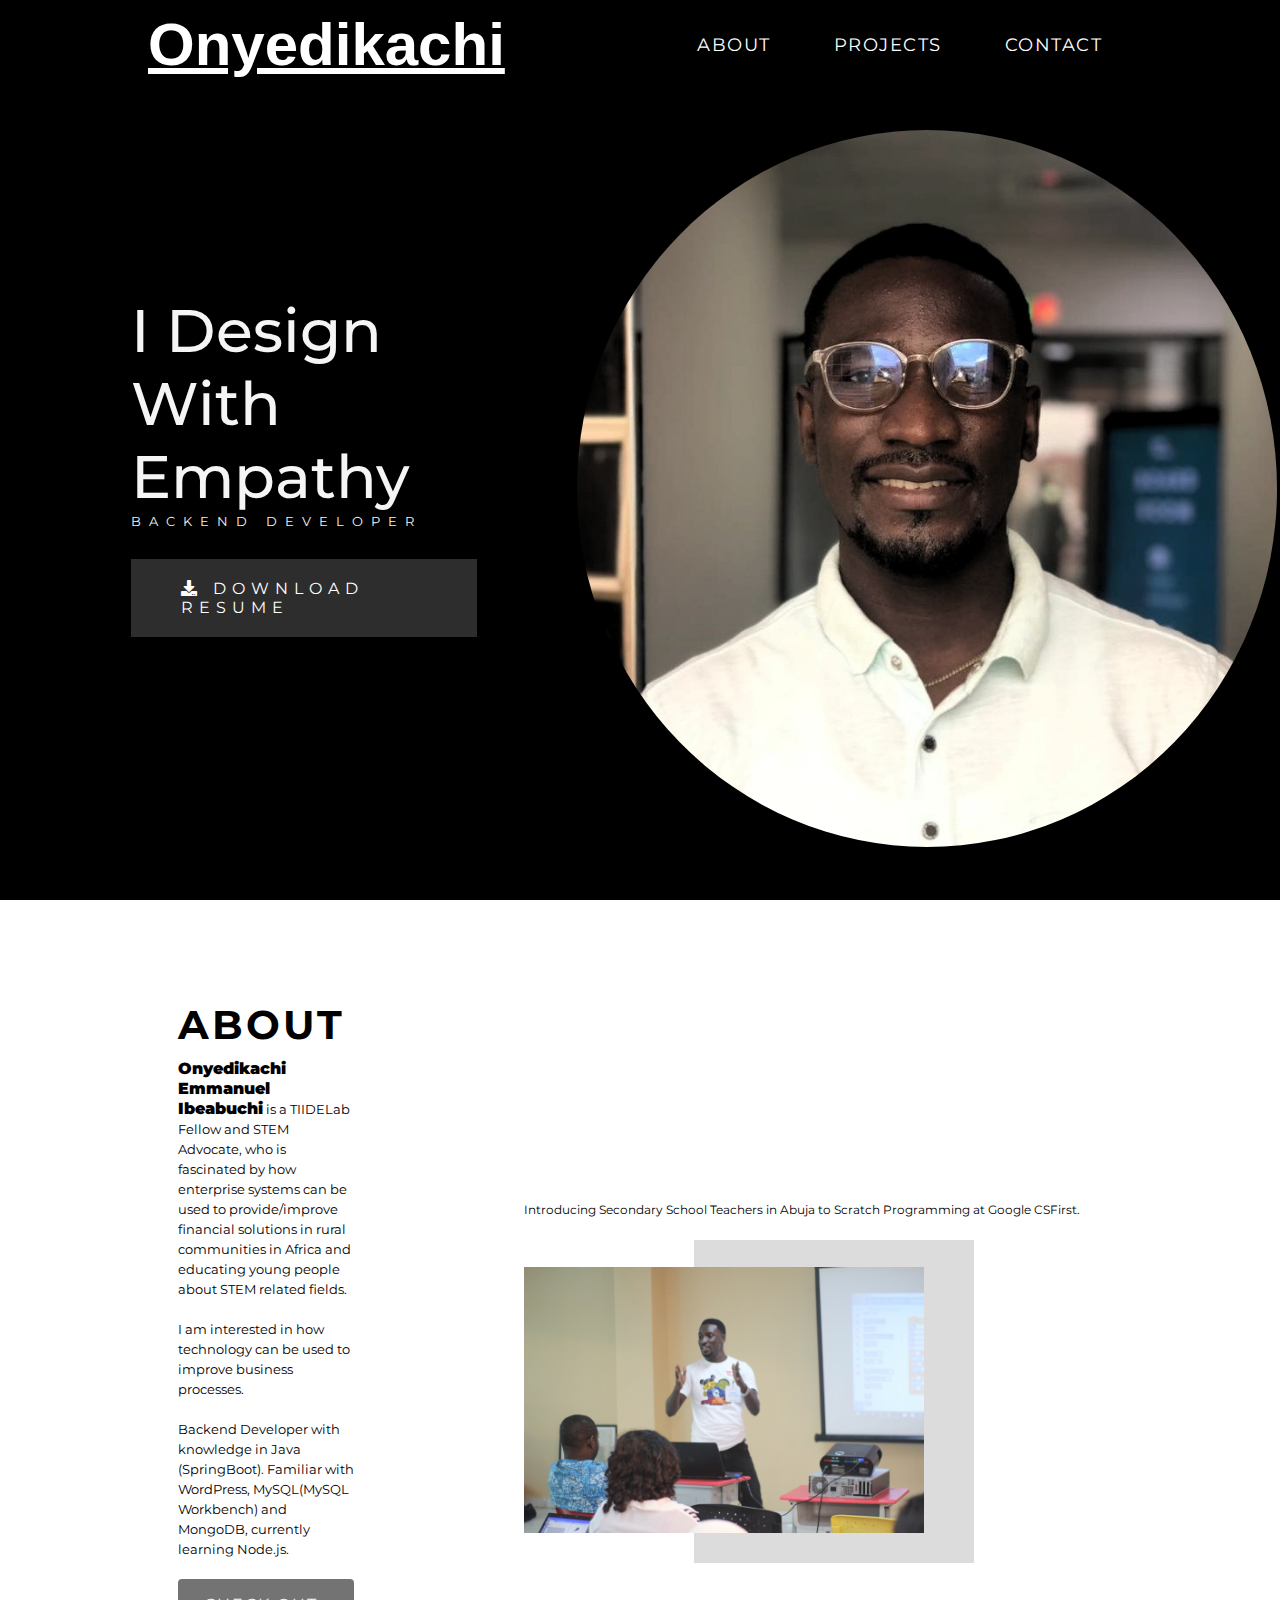
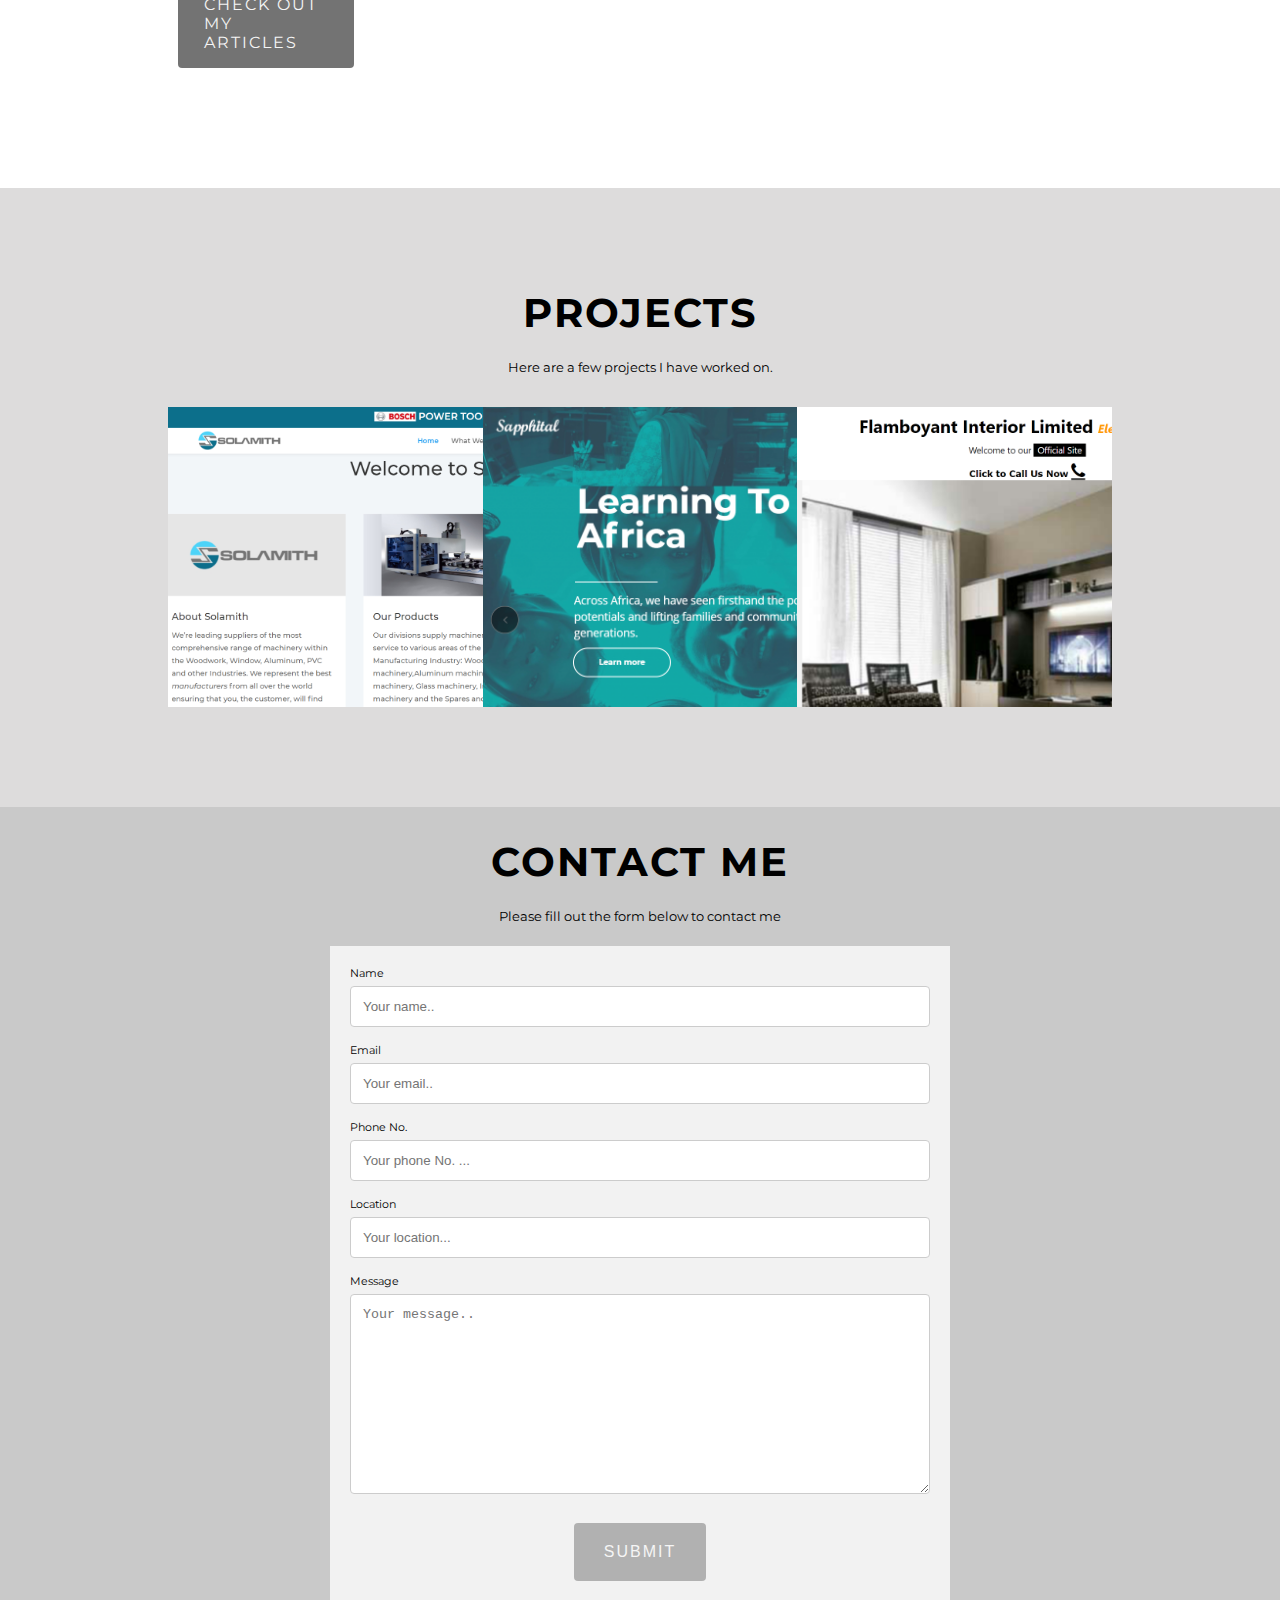
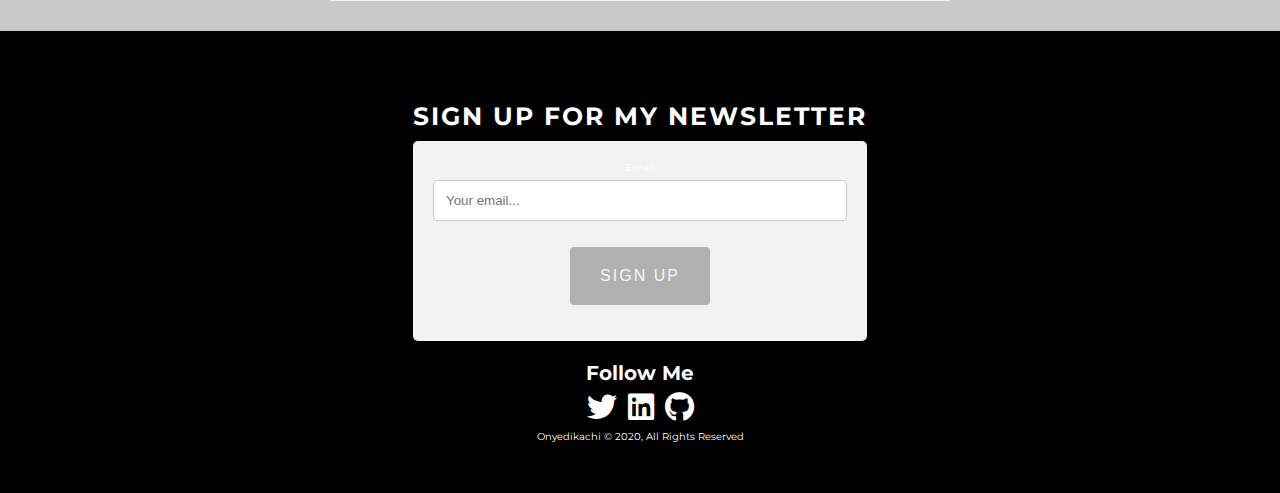
==== commit 869c7014: "hamburger menu overflow fixed" ====
--- a/index.html
+++ b/index.html
@@ -23,8 +23,8 @@
         </div>
         <ul>
           <li><a href="#about">About</a></li>
-          <li><a href="#projects">projects</a></li>
-          <li><a href="#contact">contact</a></li>
+          <li><a href="#projects">Projects</a></li>
+          <li><a href="#contact">Contact</a></li>
         </ul>
       </div>
     </header>
@@ -36,10 +36,10 @@
     <div class="profile-info">
       <h1 class="profile-info-heading">I Design <br>With Empathy</h1>
       <p class="profile-info-subheading">Backend Developer</p>
-      <a href="./assets/Onyedikachi E Ibeabuchi - RESUME.pdf" type="button" class="profile-info-button" download="Onyedikachi - Backend Developer Resume"><i class="fa fa-download"></i> Download Resume</a>
+      <a href="./assets/Onyedikachi E Ibeabuchi - RESUME.pdf" type="button" class="profile-info-button"><i class="fa fa-download"></i> Download Resume</a>
     </div>
     <div class="profile-img">
-      <img src="./assets/logo1.jpg" alt="">
+      <img src="./assets/logo1.jpg" alt="Onyedikachi head shot">
     </div>
   </section>
   <!-- End profile Section  -->
@@ -49,7 +49,7 @@
     <div class="about-info">
       <h1 class="about-info-heading">About</h1>
       <p class="about-info-desc">
-        <span class="myname">Onyedikachi Emmanuel Ibeabuchi</span> is a TIIDELab Fellow and STEM Advocate, who is facinated by how enterprise systems can be used to provide/improve
+        <span class="myname">Onyedikachi Emmanuel Ibeabuchi</span> is a TIIDELab Fellow and STEM Advocate, who is fascinated by how enterprise systems can be used to provide/improve
         financial solutions in rural communities in Africa and educating young people about STEM related fields.
         <br>
 
@@ -61,7 +61,7 @@
       </p>
       <a href="https://medium.com/@eonyedikachi" type="button" class="about-info-button">Check out my articles</a>
     </div>
-    <div class="about-img">Introducing Secondary School Teachers in Abuja to Scracth Programming at Google CSFirst.
+    <div class="about-img">Introducing Secondary School Teachers in Abuja to Scratch Programming at Google CSFirst.
       <div class="about-img-wrapper">
         <img src="./assets/logo.JPG" alt="">
       </div>
@@ -74,7 +74,7 @@
   <section id="projects" class="projects container">
     <div class="projects-header">
       <h1 class="projects-header-heading">projects</h1>
-      <p class="projects-header-desc">Here are a few porjects I have worked on.</p>
+      <p class="projects-header-desc">Here are a few projects I have worked on.</p>
     </div>
     <div class="projects-info">
       <div class="project">
@@ -180,11 +180,11 @@
     <div class="container-contact">
       <form name="contact" s action="POST" data-netlify="true">
 
-        <label for="fullName">Full Name</label>
-        <input type="text" id="nfullName" name="fullName" placeholder="Your name..">
+        <label for="fullName">Name</label>
+        <input type="text" id="fullName" name="fullName" placeholder="Your name.." required>
 
         <label for="email">Email</label>
-        <input type="email" name="email" id="email" placeholder="Your email..">
+        <input type="email" name="email" id="email" placeholder="Your email.." required>
 
         <label for="phoneNo">Phone No.</label>
         <input type="number" name="phoneNo" id="phoneNo" placeholder="Your phone No. ...">
@@ -193,7 +193,7 @@
         <input type="text" name="location" id="location" placeholder="Your location...">
 
         <label for="subject">Message</label>
-        <textarea id="subject" name="subject" placeholder="Your message.." style="height:200px"></textarea>
+        <textarea id="subject" name="subject" placeholder="Your message.." style="height:200px" required></textarea>
 
         <div class="contact-btn"> <input type="submit" value="Submit" class="contact-button"></div>
        
@@ -207,7 +207,7 @@
   <!-- Footer section  -->
   <footer id="footer" class="footer container">
     <div class="footer-contact">
-      <h1 class="footer-contact-heading">Signup for my Newsletter</h1>
+      <h1 class="footer-contact-heading">Sign up for my Newsletter</h1>
       <!-- <p class="footer-contact-info">Email: yourname@gamil.com</p>
       <p class="footer-contact-info">Mobile: 234 234 2342</p> -->
 
@@ -215,9 +215,9 @@
           <form name="contact" action="POST" data-netlify="true">
     
             <label for="email">Email</label>
-            <input type="email" name="email" placeholder="Your email..." id="email" aria-required="true" class="sEmail">
+            <input type="email" name="email" placeholder="Your email..." id="email" class="sEmail" required>
           
-            <button type="button" class="btn-signup">Signup</button>
+            <button type="button" class="btn-signup">Sign Up</button>
     
           </form>
 
--- a/style.css
+++ b/style.css
@@ -6,7 +6,7 @@
 }
 
 html {
-	font-size: 12px;
+	font-size: 10px;
 	font-family: 'Montserrat', sans-serif;
 	scroll-behavior: smooth;
 }
@@ -29,7 +29,7 @@
 	background-color: black;
 	left: 0;
 	top: 0;
-	padding: 1rem 5rem;
+	padding: 1rem 2rem;
 	width: 100%;
 	display: flex;
 	align-items: center;
@@ -71,6 +71,7 @@
 	background-color: transparent;
 }
 .nav-bar .nav-list .hamburger .bar {
+	
 	height: 2px;
 	width: 30px;
 	background-color: white;
@@ -149,6 +150,7 @@
 	flex-direction: column-reverse;
 	justify-content: center;
 	align-items: center;
+	
 }
 .profile .profile-info {
 	width: 100%;
@@ -180,7 +182,6 @@
 	padding-top: 5em;
 	height: auto;
 	width: 80%;
-	margin-bottom: 3rem;
 }
 .profile .profile-img img {
 	height: 100%;
@@ -691,9 +692,19 @@
 @media only screen and (min-width: 1200px) {
 	.profile .profile-info .profile-info-heading {
 		font-size: 6rem;
+
 	}
 	.profile .profile-info .profile-info-subheading {
 		letter-spacing: .8rem;
 	}
+	.profile{
+		padding-top: 13em;
+		padding-bottom: 10em;
+	}
+
+	.profile-img{
+		padding-left: 10em;
+
+	}
 }
 /* End Media Query For Desktop Only  */
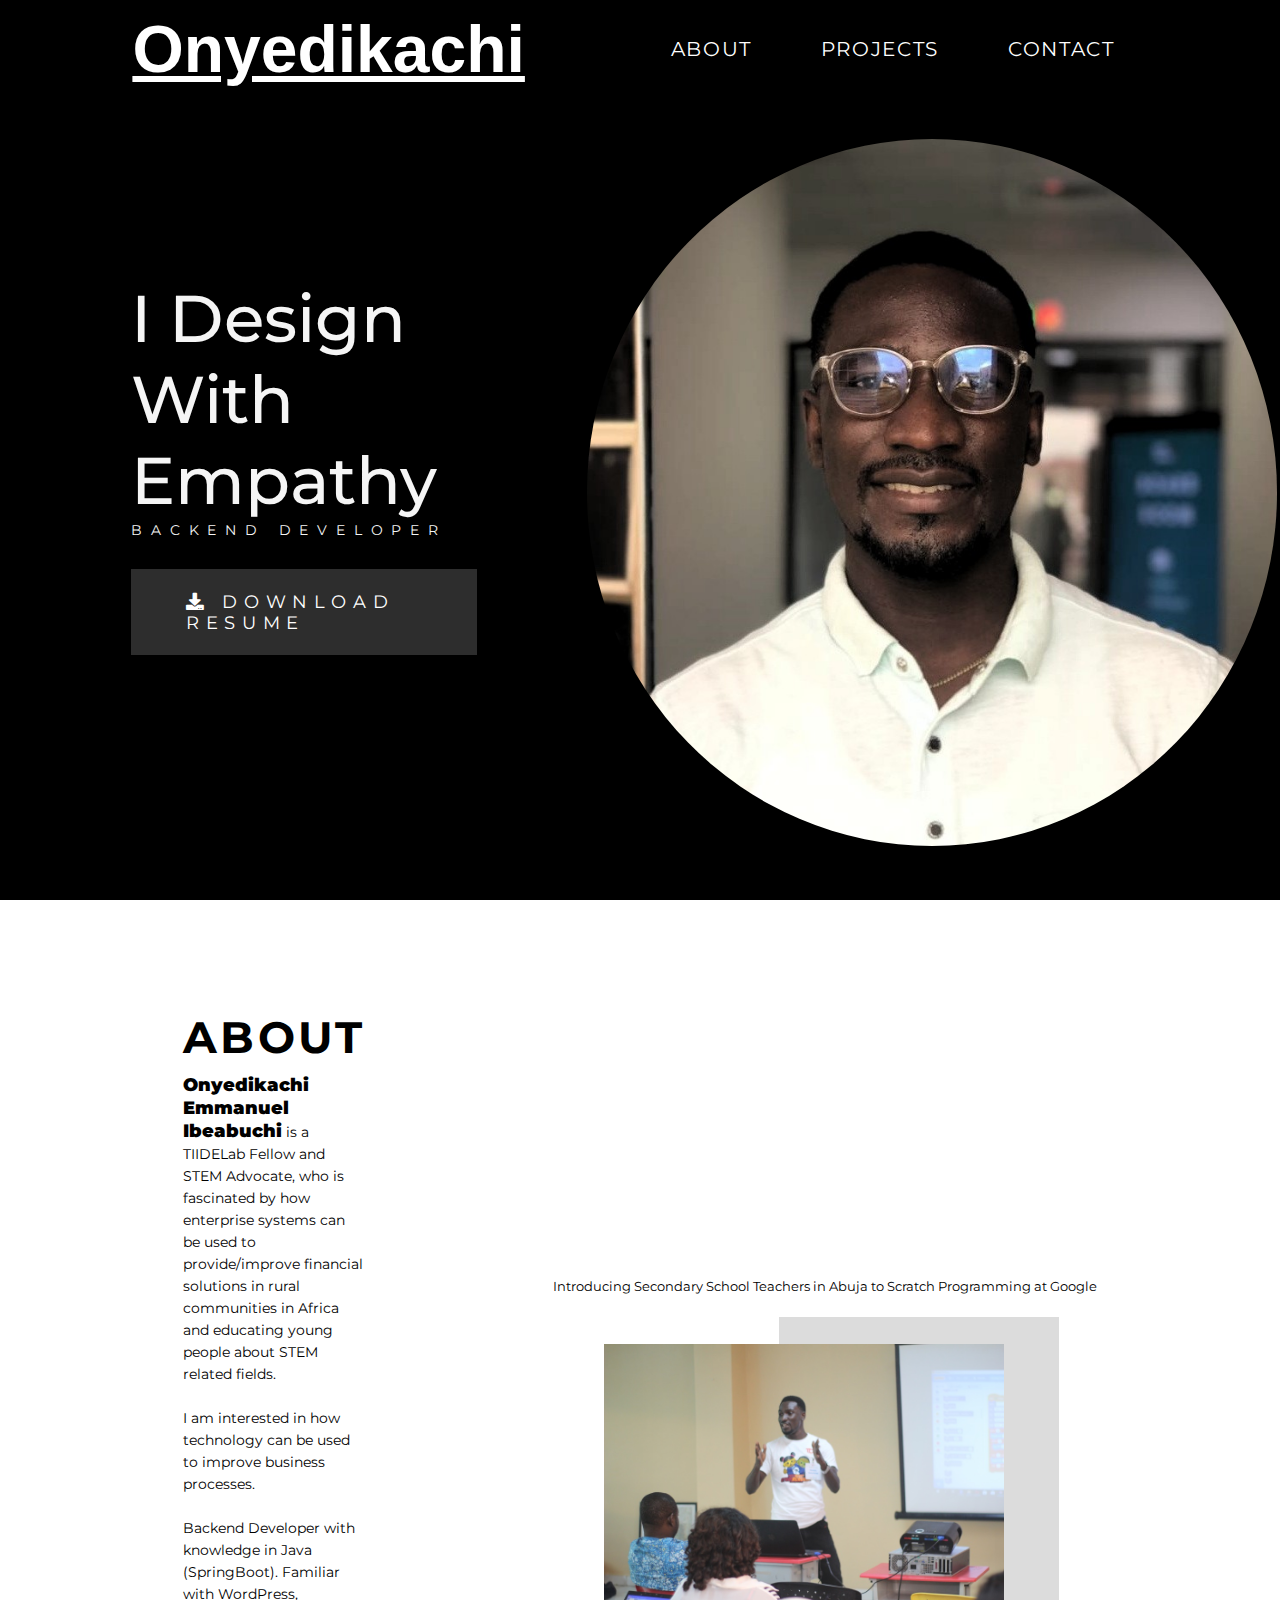
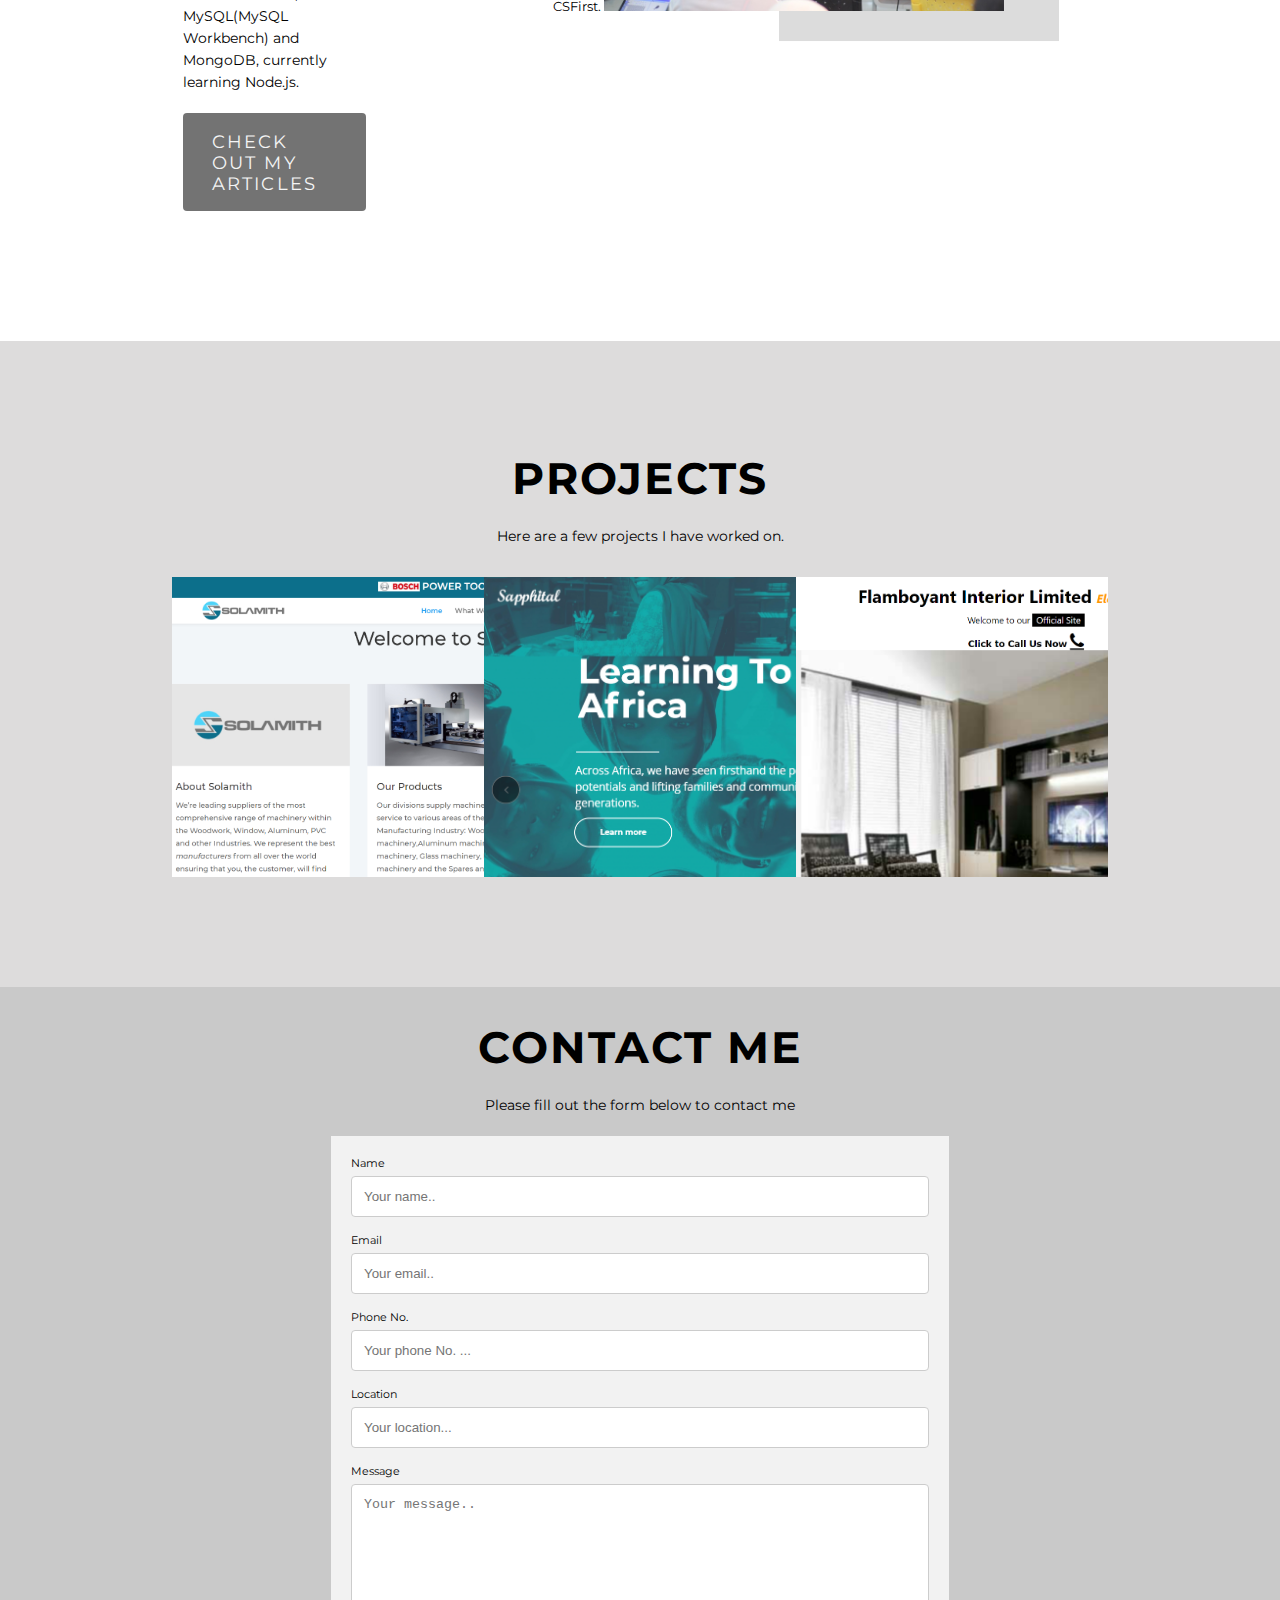
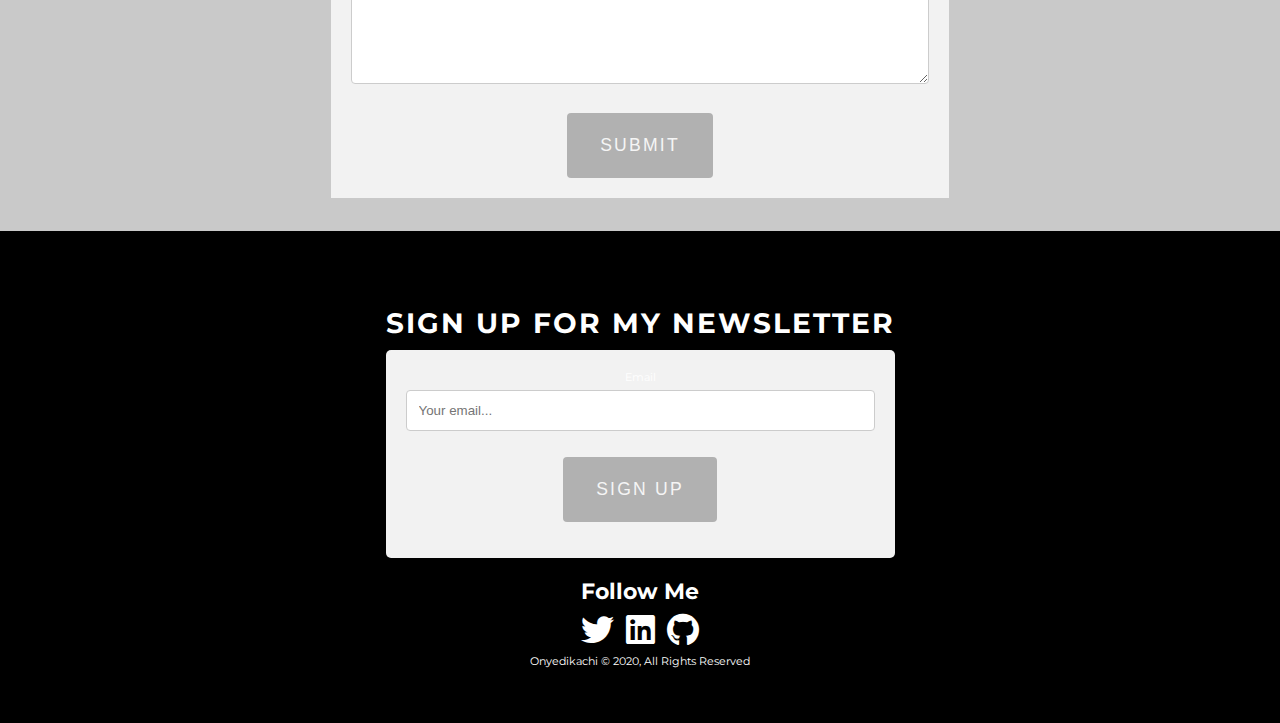
==== commit 8e4fcffc: "Added Portfolio Icon" ====
--- a/index.html
+++ b/index.html
@@ -5,6 +5,7 @@
   <meta charset="UTF-8">
   <meta name="viewport" content="width=device-width, initial-scale=1.0">
   <title>Onyedikachi | Portfolio</title>
+   <link rel="shortcut icon" href="./assets/o_logo.ico" type="image/x-icon" />
   <link rel="stylesheet" href="https://cdnjs.cloudflare.com/ajax/libs/font-awesome/5.12.1/css/all.min.css"
      crossorigin="anonymous" />
   <link rel="stylesheet" href="style.css">
@@ -238,4 +239,4 @@
   <script src="./app.js"></script>
 </body>
 
-</html>+</html>
--- a/style.css
+++ b/style.css
@@ -6,10 +6,11 @@
 }
 
 html {
-	font-size: 10px;
+	font-size: 11px;
 	font-family: 'Montserrat', sans-serif;
 	scroll-behavior: smooth;
 }
+
 .container {
 	width: 100%;
 	height: auto;
@@ -29,7 +30,7 @@
 	background-color: black;
 	left: 0;
 	top: 0;
-	padding: 1rem 2rem;
+	padding: 1rem 0.4rem;
 	width: 100%;
 	display: flex;
 	align-items: center;
@@ -51,8 +52,8 @@
 	display: flex;
 	align-items: center;
 	justify-content: center;
-	height: 70px;
-	width: 70px;
+	height: 60px;
+	width: 60px;
 	transition: .3s ease transform;
 	cursor: pointer;
 }
@@ -72,7 +73,7 @@
 }
 .nav-bar .nav-list .hamburger .bar {
 	
-	height: 2px;
+	height: 3px;
 	width: 30px;
 	background-color: white;
 	position: relative;
@@ -181,7 +182,7 @@
 .profile .profile-img {
 	padding-top: 5em;
 	height: auto;
-	width: 80%;
+	width: 90%;
 }
 .profile .profile-img img {
 	height: 100%;
@@ -321,8 +322,13 @@
 	background-color: rgba(0, 0, 0, 0.13);
 	padding: 10px;
 }
+.projects .projects-info .project .project-card .project-back a {
+color: #eccc16;
+}
 .projects .projects-info .project .project-card .project-back {
 	transform: rotateY(180deg);
+	color: #fff;
+	background-color: #252525;
 }
 .projects .projects-info .project .project-card .project-front i {
 	font-size: 4rem;
@@ -333,6 +339,7 @@
 .projects .projects-info .project .project-card .project-back .project-back-heading {
 	font-size: 2.5rem;
 	text-transform: capitalize;
+	text-align: center;
 }
 .projects .projects-info .project:hover .project-card {
 	transform: rotateY(180deg);
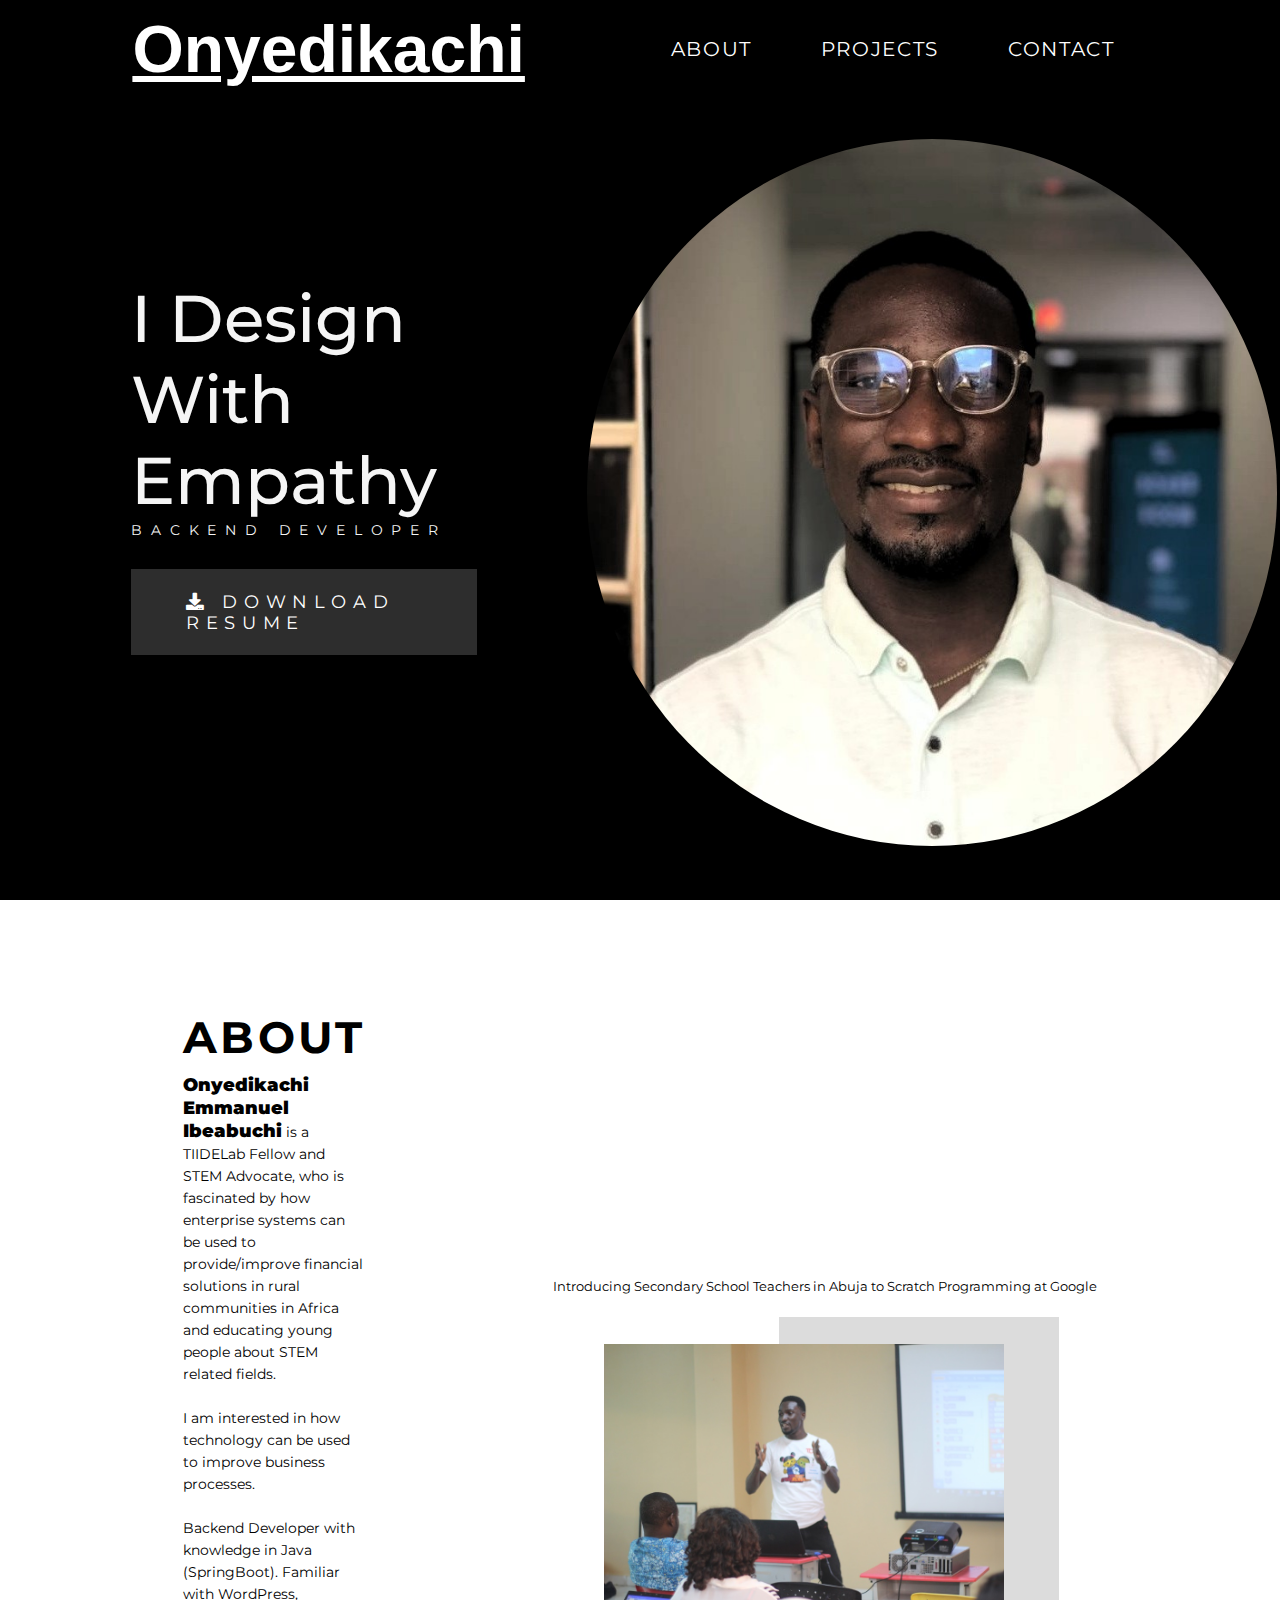
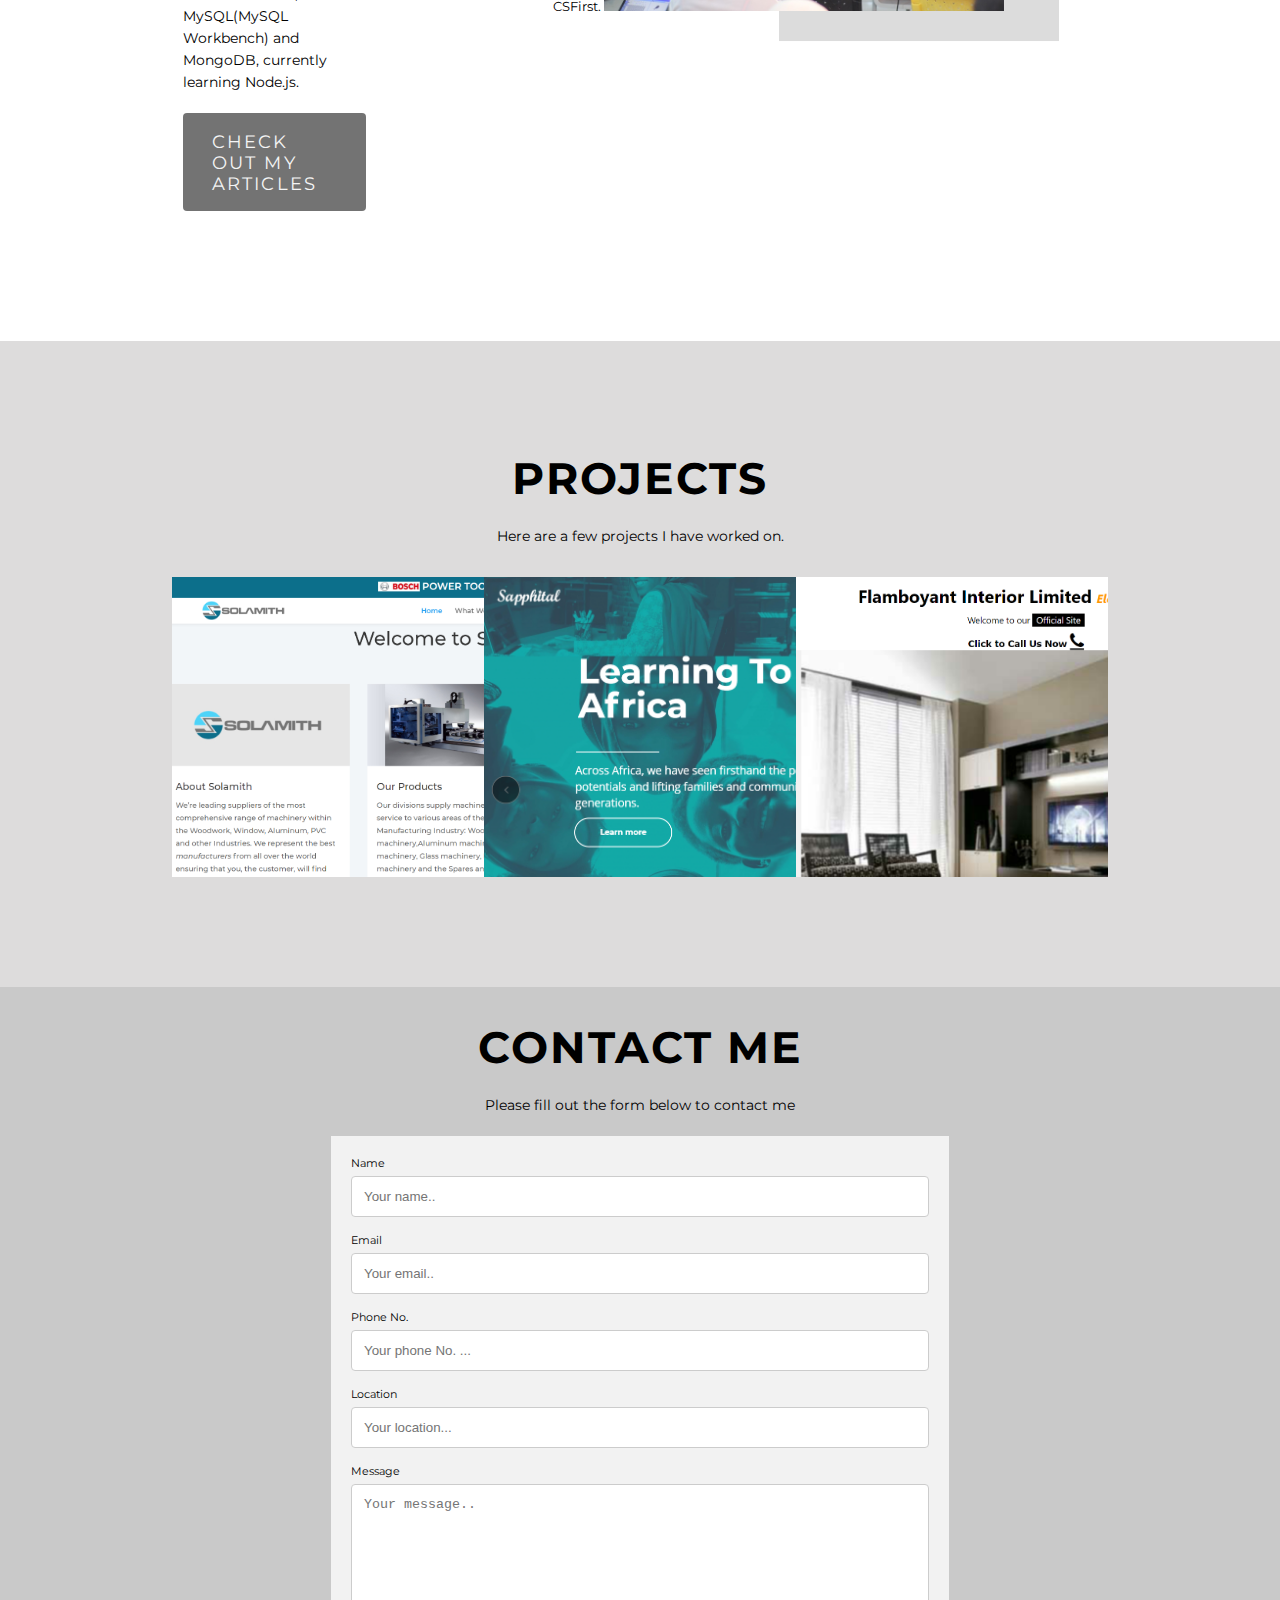
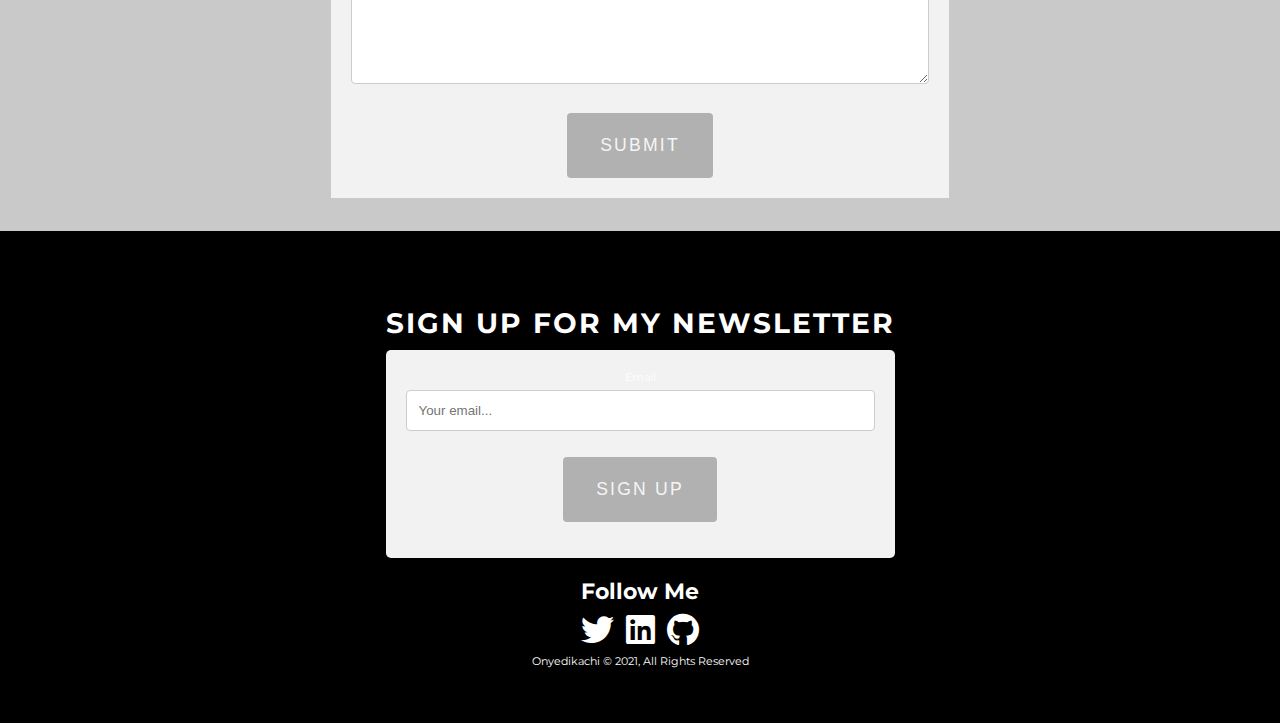
==== commit 91a26dc6: "Updated footer text" ====
--- a/index.html
+++ b/index.html
@@ -233,7 +233,7 @@
         <a href="https://github.com/eonyedikachi"><i class="fab fa-github"></i></a>
       </div>
     </div>
-    <p class="text-primary">Onyedikachi &copy; 2020, All Rights Reserved</p>
+    <p class="text-primary">Onyedikachi &copy; 2021, All Rights Reserved</p>
   </footer>
   <!-- End Footer section  -->
   <script src="./app.js"></script>
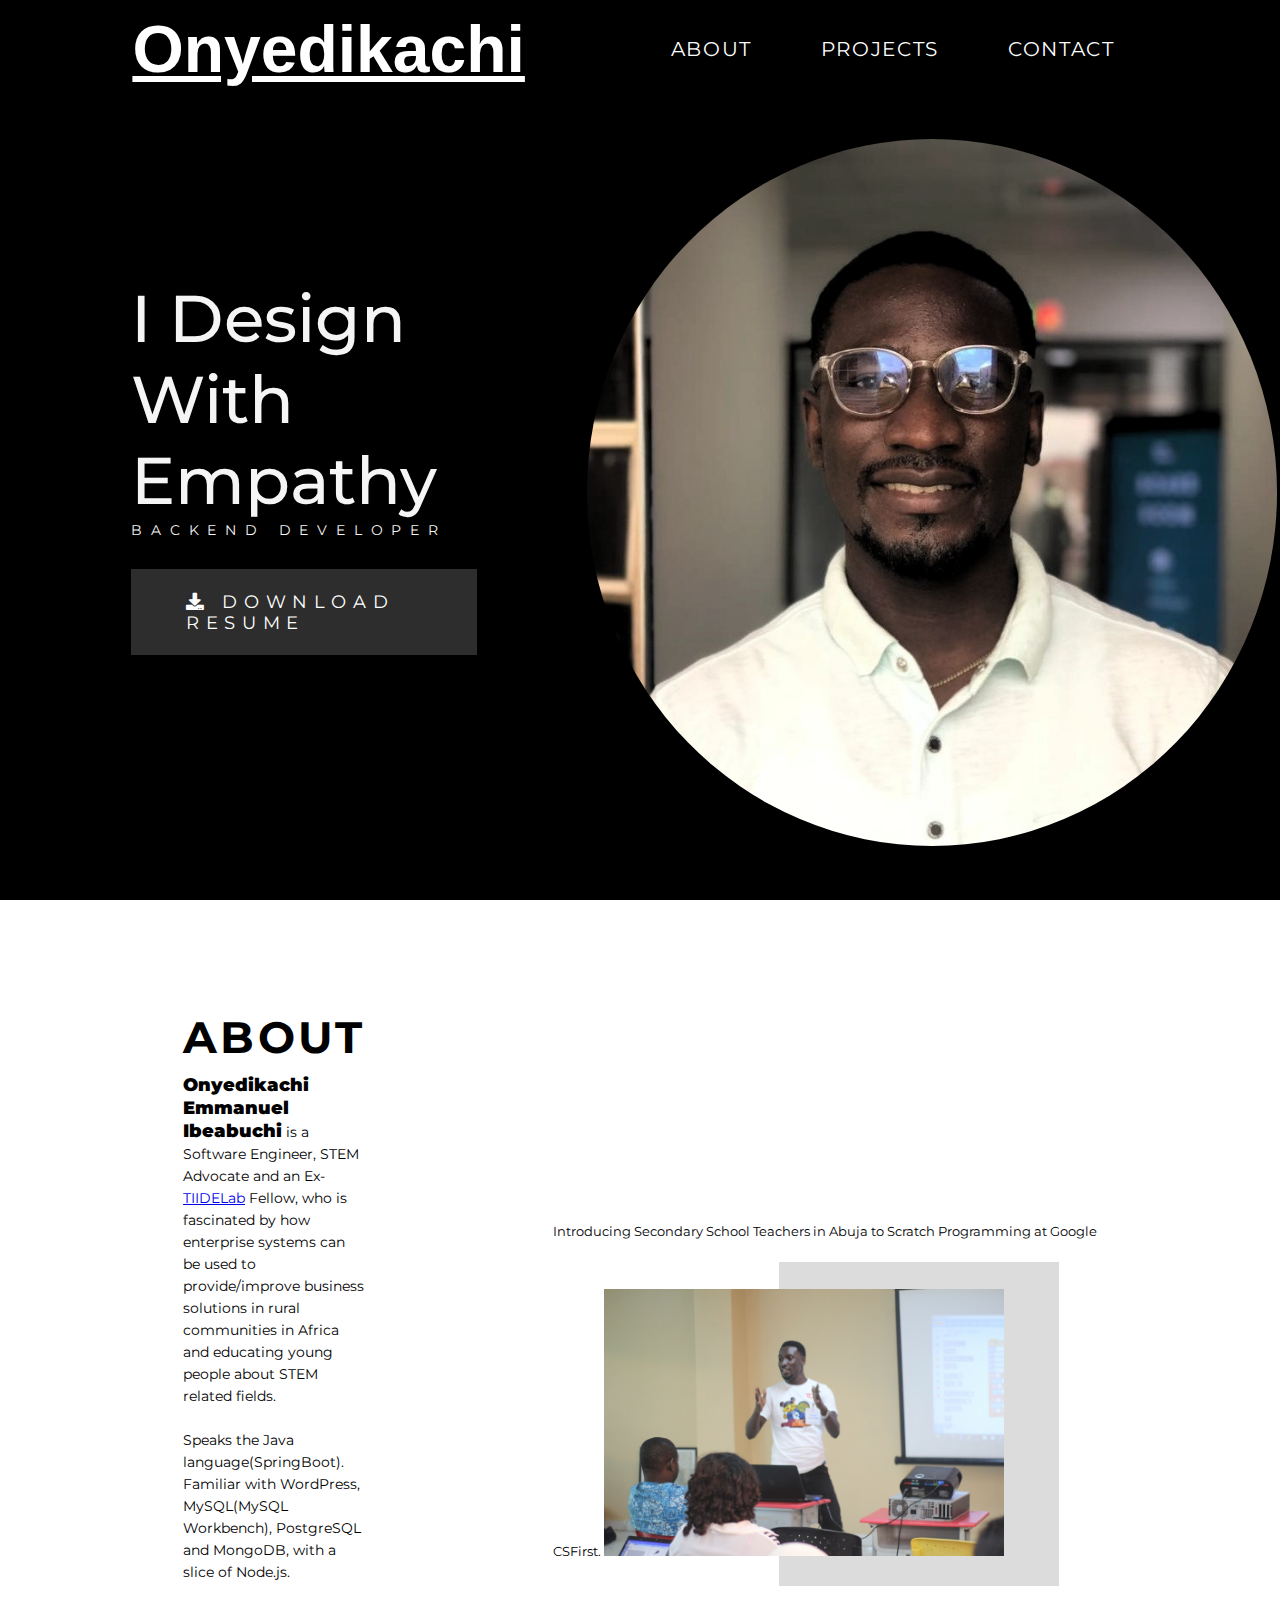
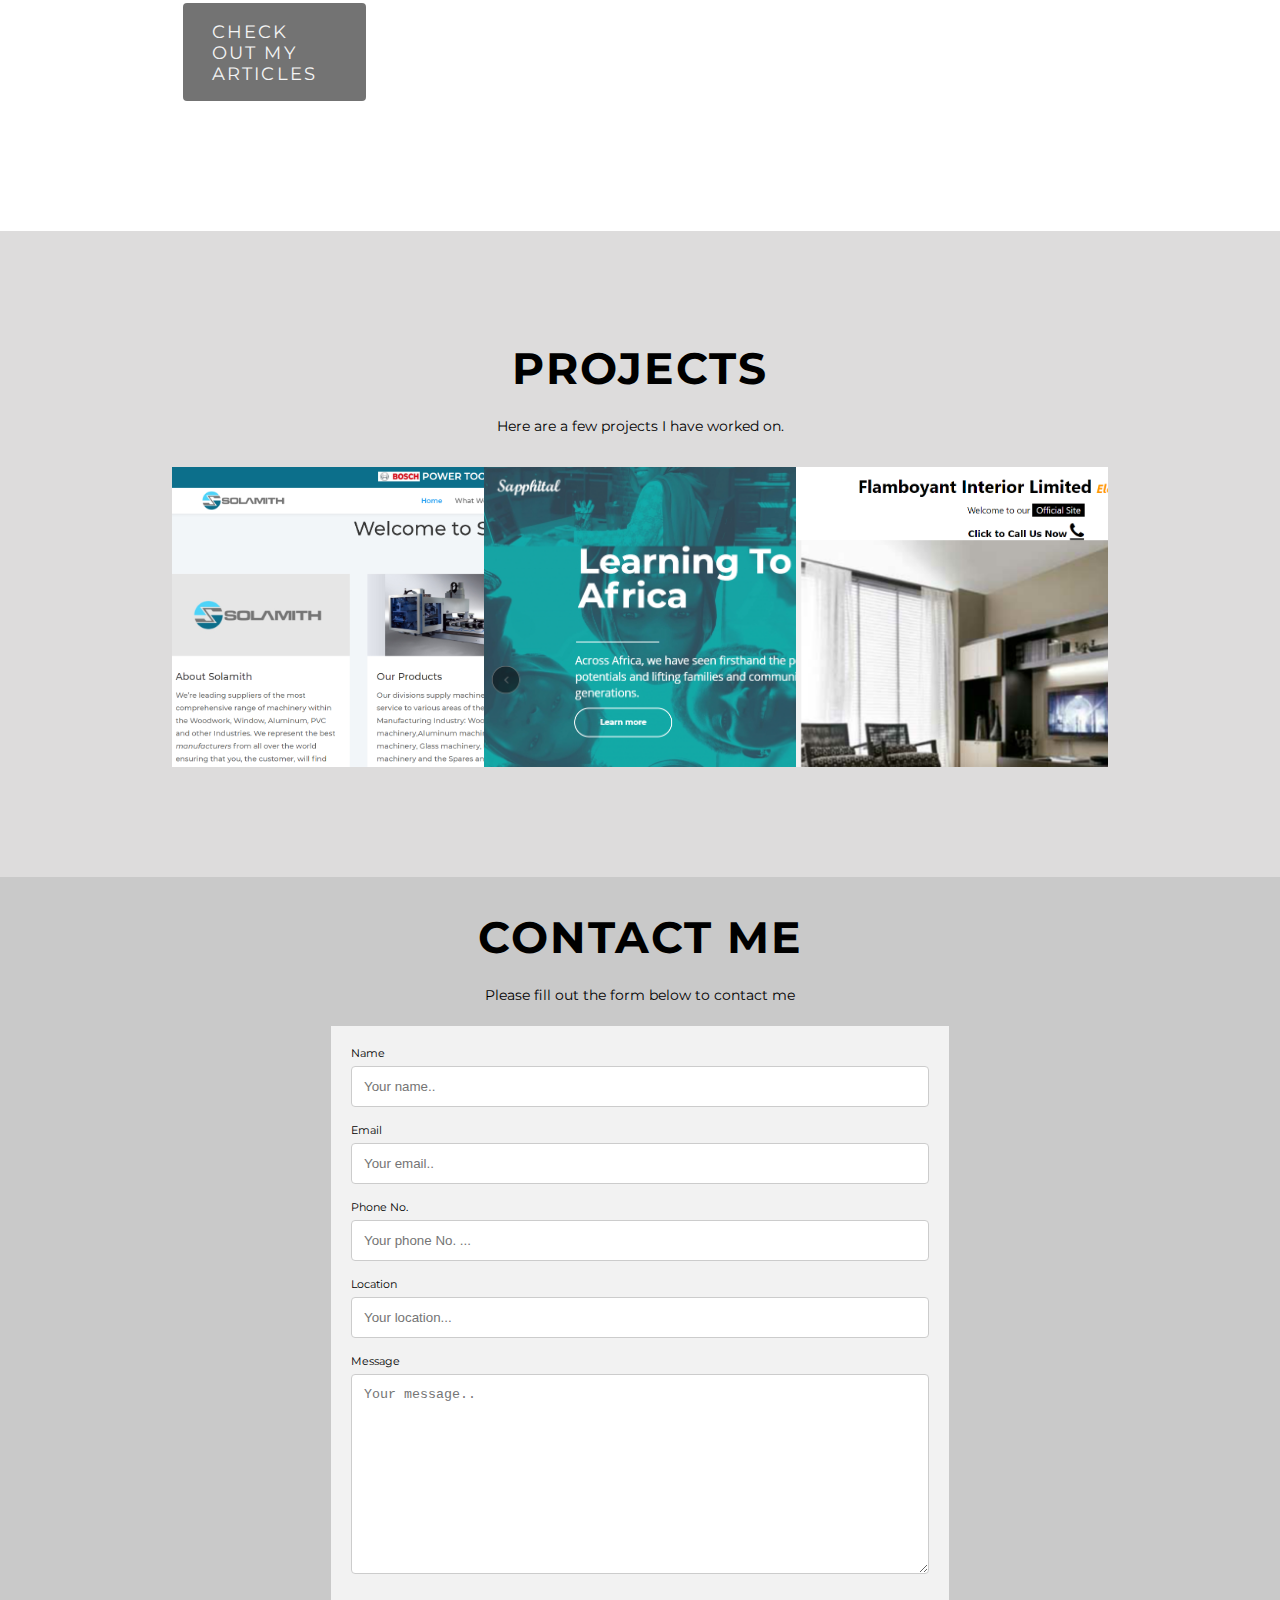
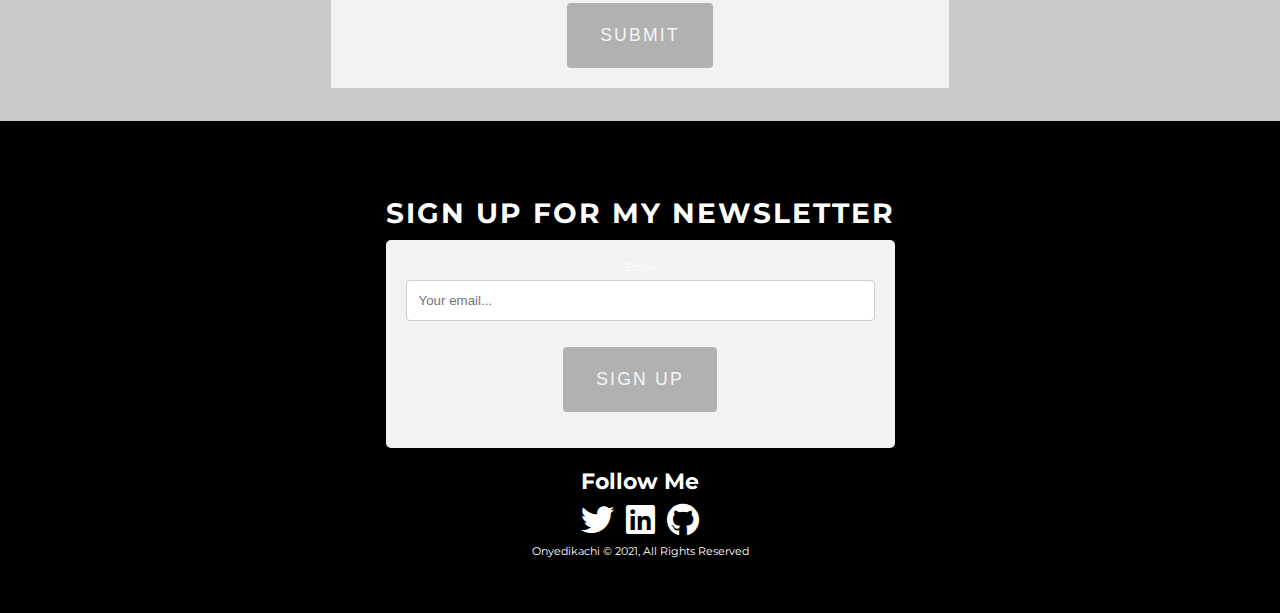
==== commit 7bed64db: "Updated about section" ====
--- a/index.html
+++ b/index.html
@@ -50,15 +50,13 @@
     <div class="about-info">
       <h1 class="about-info-heading">About</h1>
       <p class="about-info-desc">
-        <span class="myname">Onyedikachi Emmanuel Ibeabuchi</span> is a TIIDELab Fellow and STEM Advocate, who is fascinated by how enterprise systems can be used to provide/improve
-        financial solutions in rural communities in Africa and educating young people about STEM related fields.
+        <span class="myname">Onyedikachi Emmanuel Ibeabuchi</span> is a Software Engineer, STEM Advocate and an Ex-<a href="https://tiidelab.com/">TIIDELab</a> Fellow, who is fascinated by how enterprise systems can be used to provide/improve
+        business solutions in rural communities in Africa and educating young people about STEM related fields.
         <br>
 
-        <br> I am interested in how technology can be used to improve business processes.
-
-        <br>
-        <br>Backend Developer with knowledge in Java (SpringBoot).
-Familiar with WordPress, MySQL(MySQL Workbench) and MongoDB, currently learning Node.js.
+
+        <br>Speaks the Java language(SpringBoot).
+Familiar with WordPress, MySQL(MySQL Workbench), PostgreSQL and MongoDB, with a slice of Node.js.
       </p>
       <a href="https://medium.com/@eonyedikachi" type="button" class="about-info-button">Check out my articles</a>
     </div>
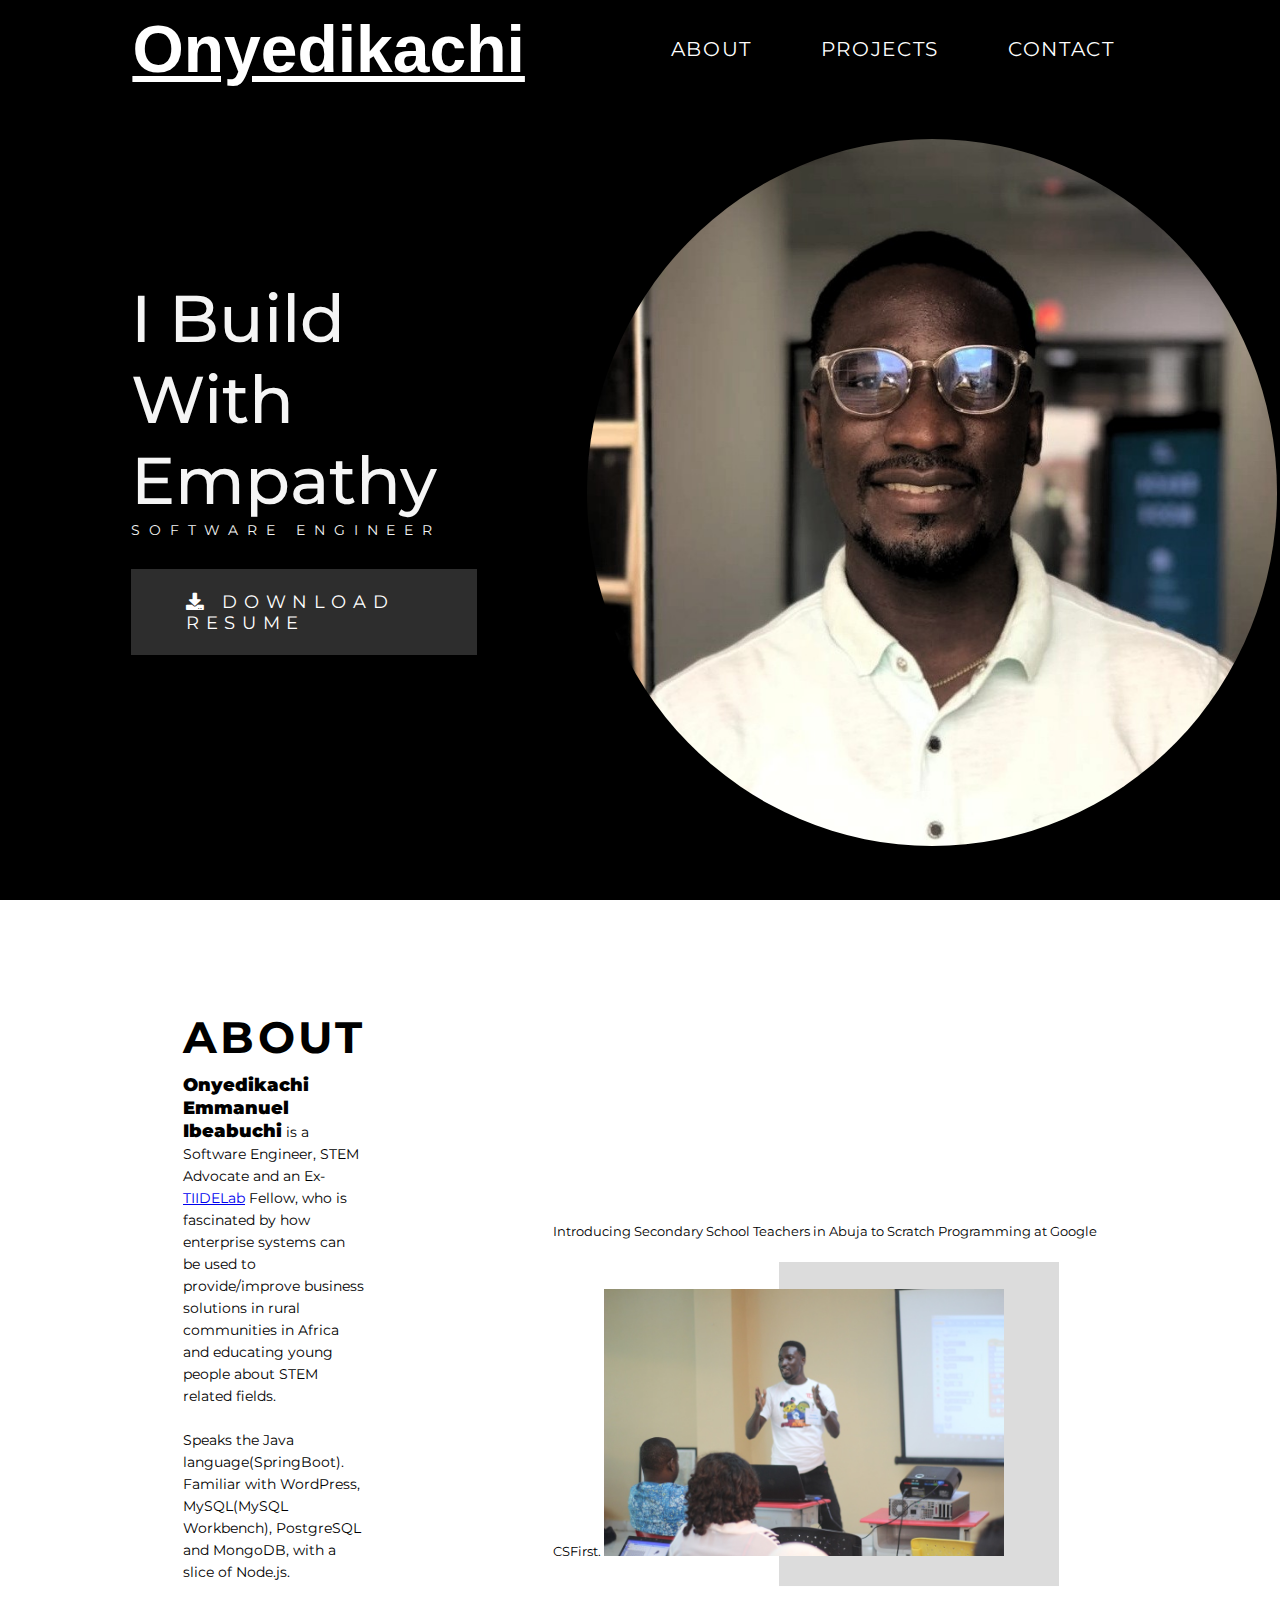
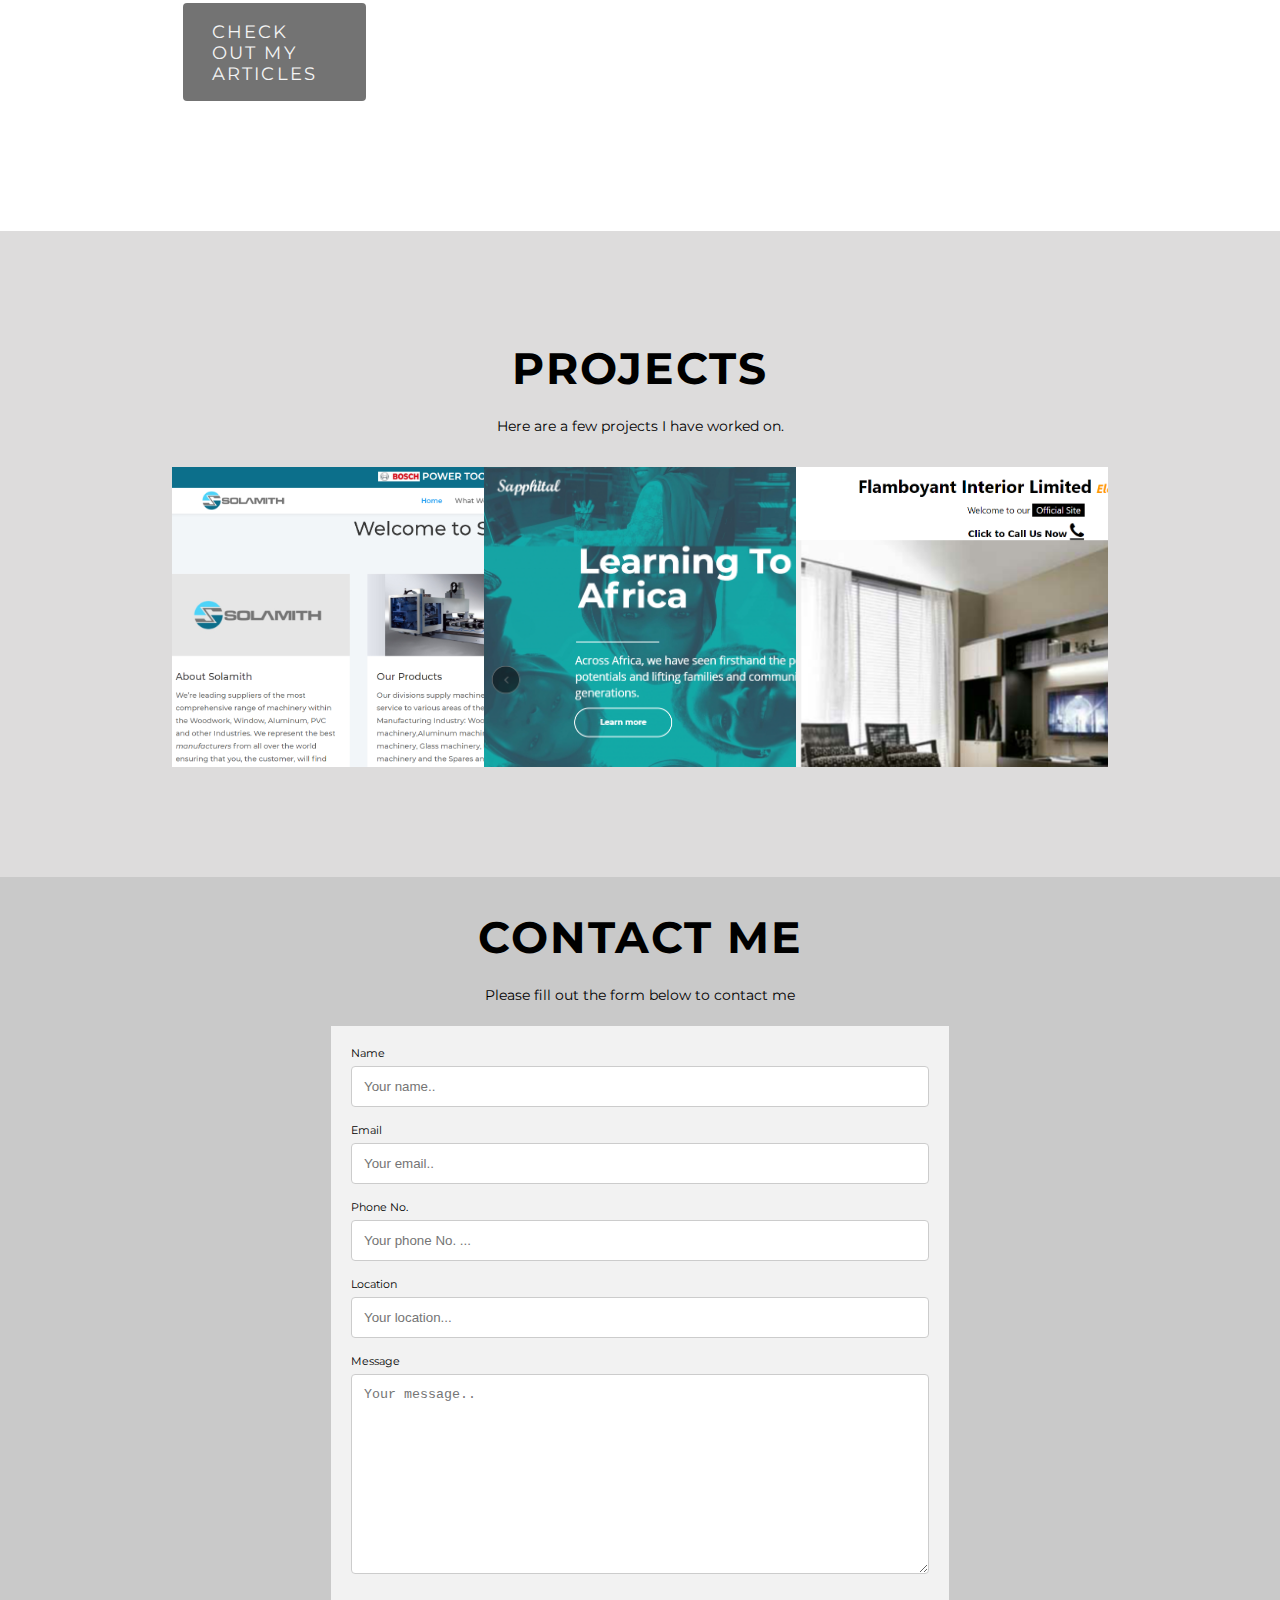
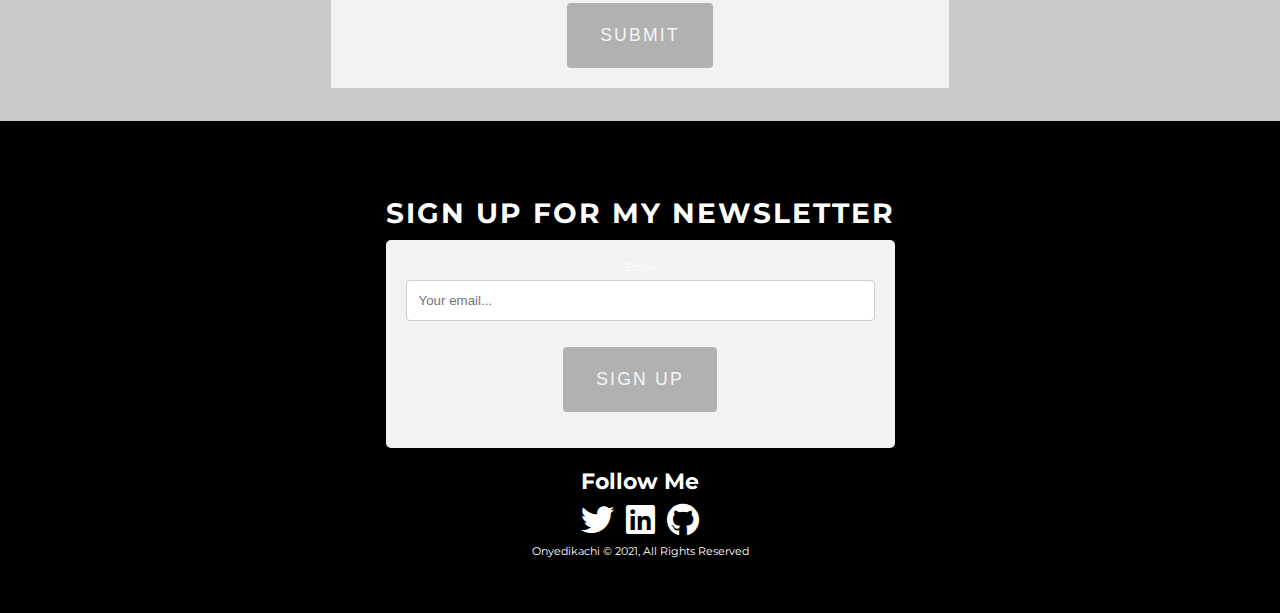
==== commit aa4e551b: "Modified header" ====
--- a/index.html
+++ b/index.html
@@ -35,8 +35,8 @@
   <!-- profile Section  -->
   <section id="profile" class="profile container">
     <div class="profile-info">
-      <h1 class="profile-info-heading">I Design <br>With Empathy</h1>
-      <p class="profile-info-subheading">Backend Developer</p>
+      <h1 class="profile-info-heading">I Build <br>With Empathy</h1>
+      <p class="profile-info-subheading">Software Engineer</p>
       <a href="./assets/Onyedikachi E Ibeabuchi - RESUME.pdf" type="button" class="profile-info-button"><i class="fa fa-download"></i> Download Resume</a>
     </div>
     <div class="profile-img">
